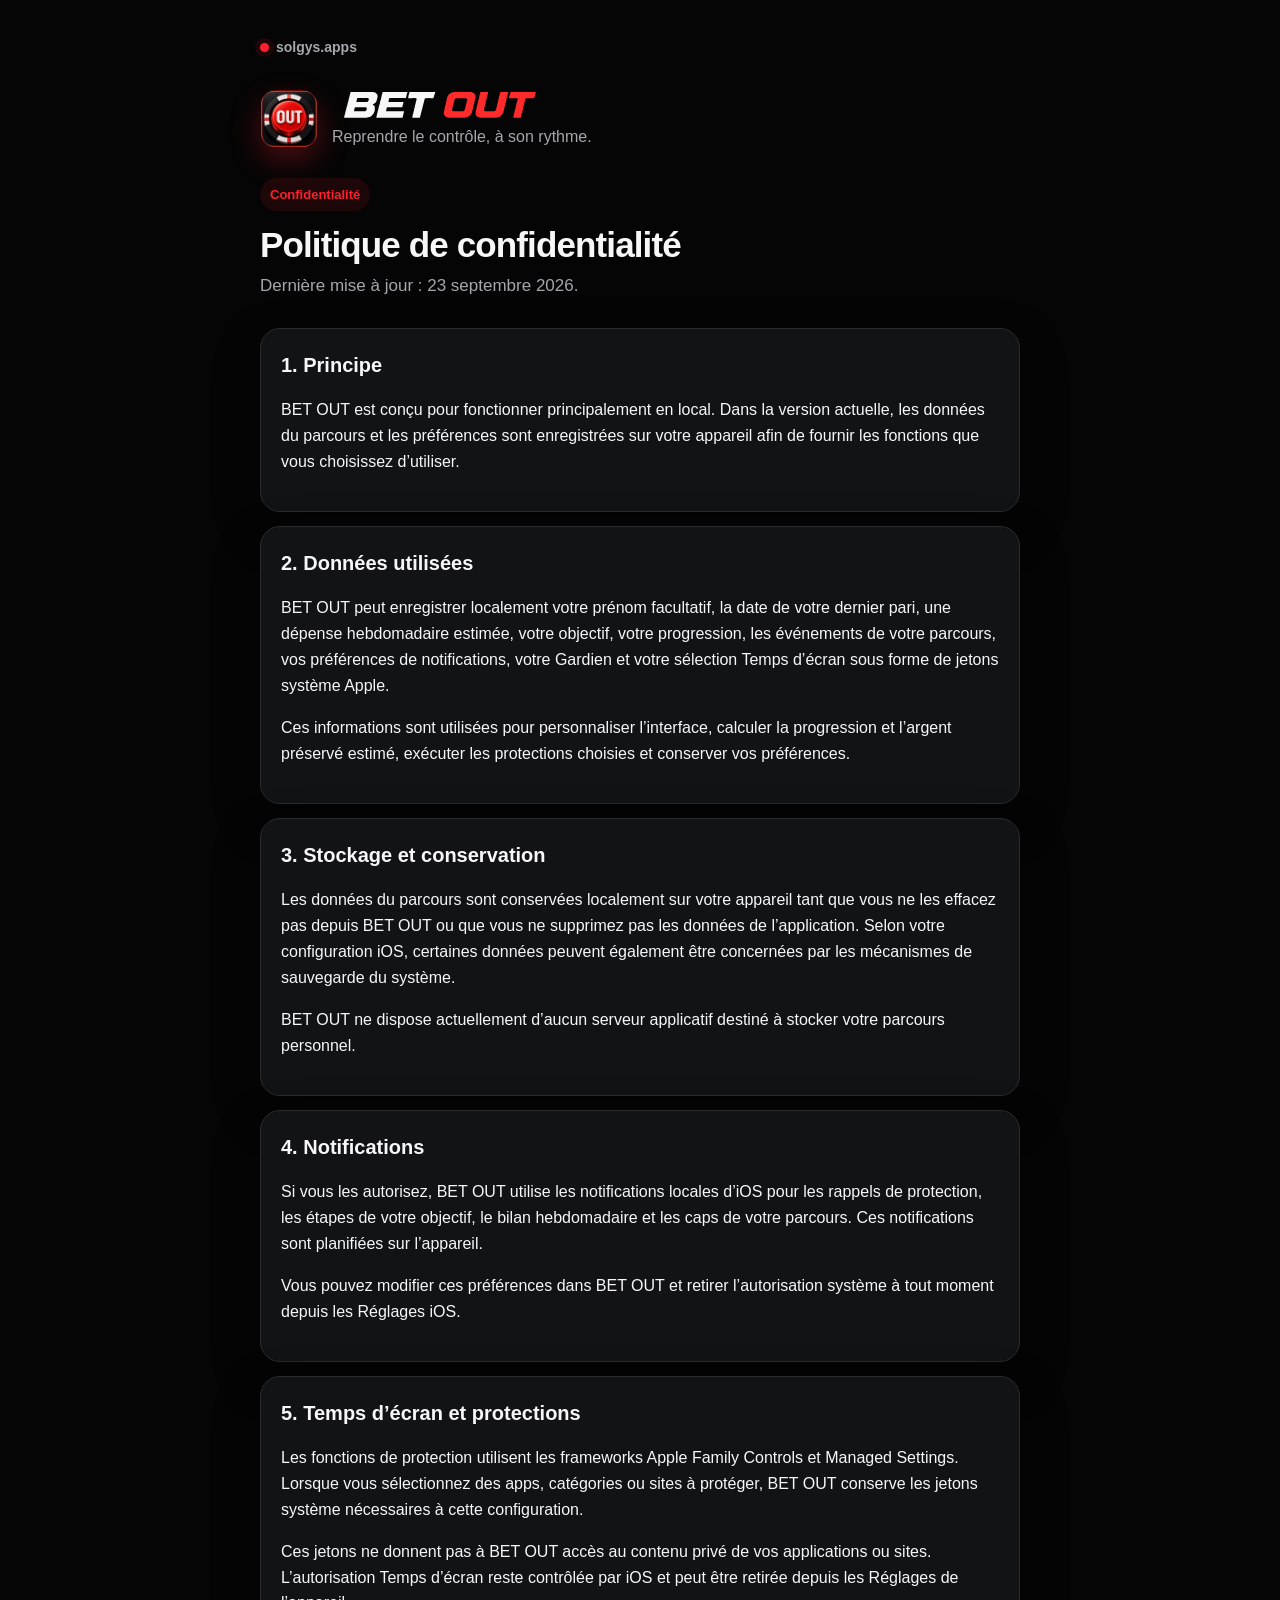
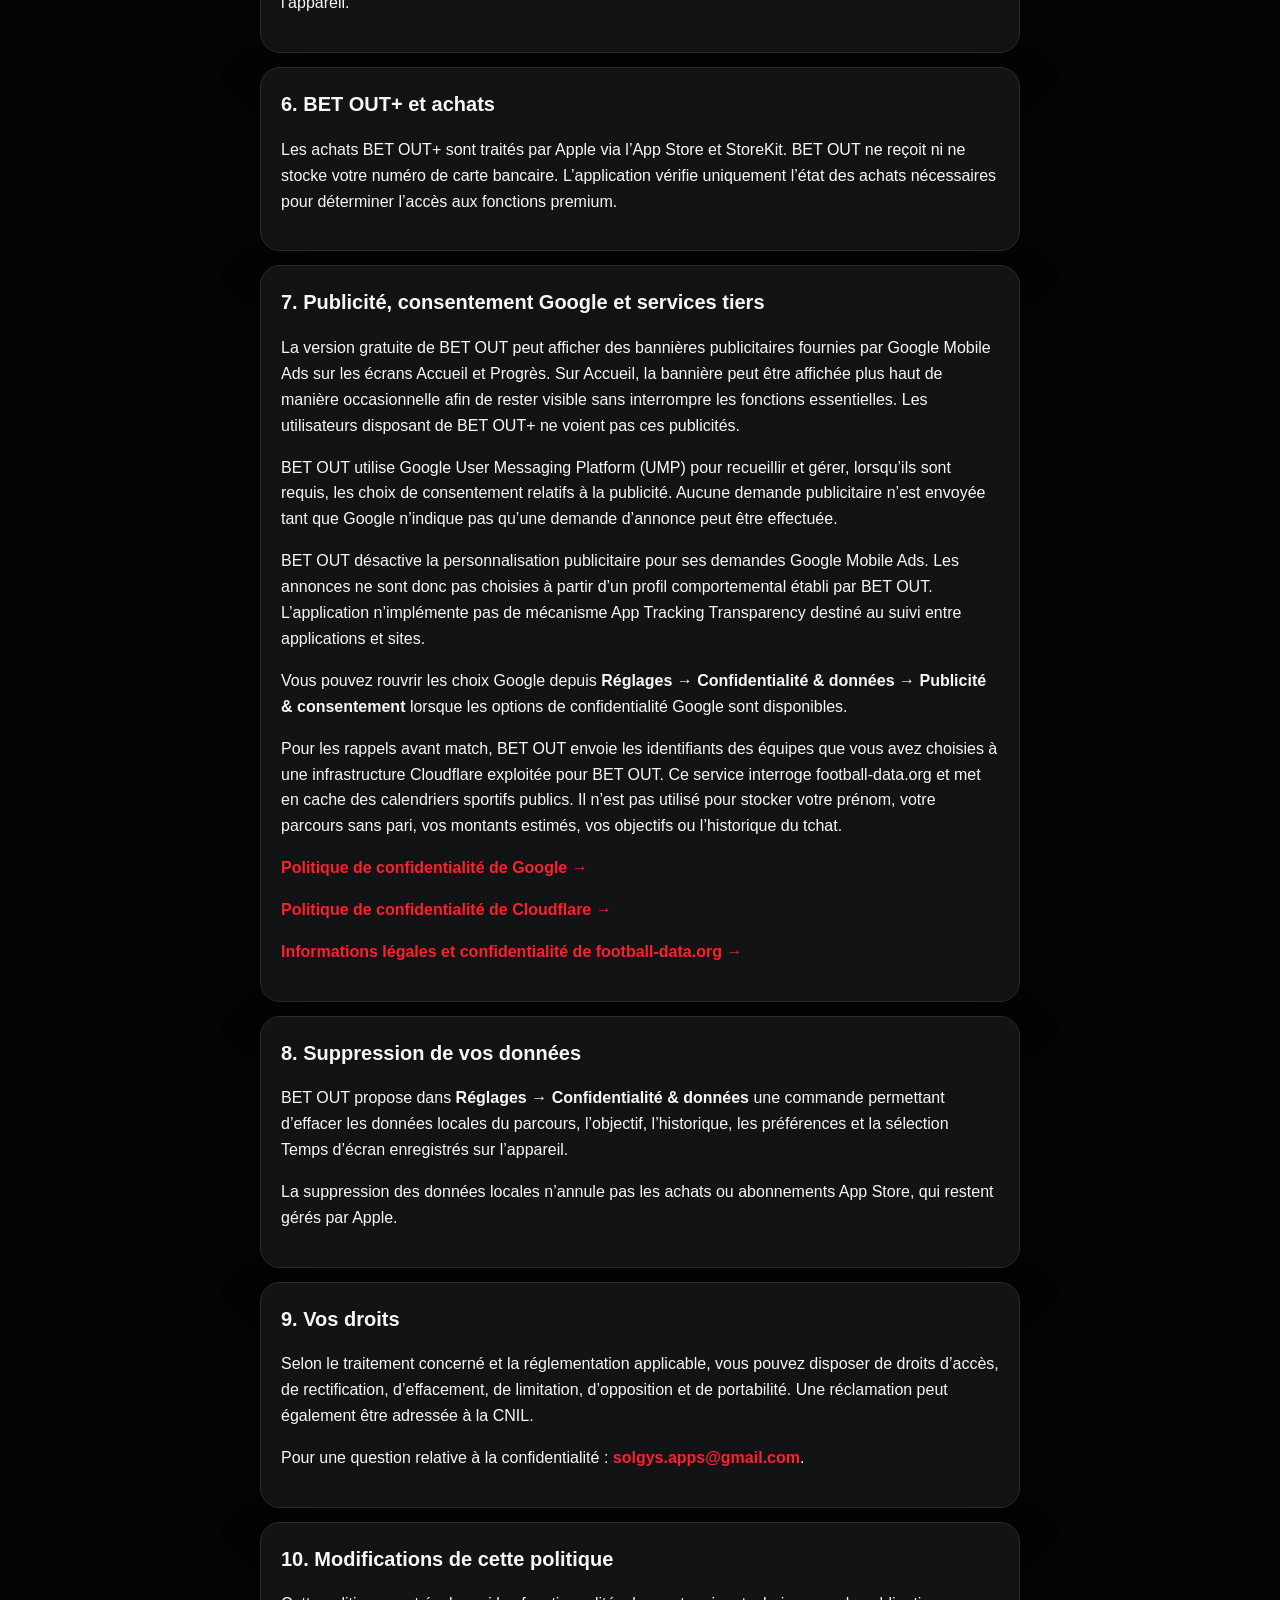
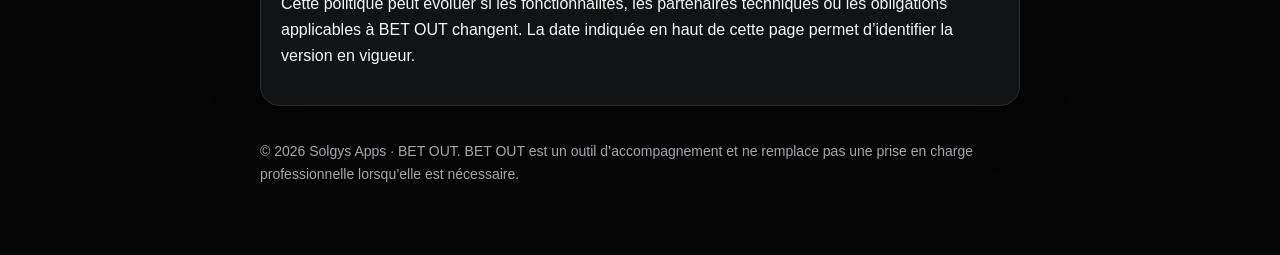
==== betout/privacy/index.html @ 3008c72e "Fix football data privacy link" ====
<!doctype html>
<html lang="fr">
<head>
  <meta charset="utf-8">
  <meta name="viewport" content="width=device-width, initial-scale=1">
  <title>BET OUT — Politique de confidentialité</title>
  <meta name="description" content="Politique de confidentialité de l’application BET OUT.">
  <meta name="color-scheme" content="dark">
  <meta name="theme-color" content="#050505">
  <link rel="canonical" href="https://solgys-apps.github.io/betout/privacy/">
  <style>
    :root{color-scheme:dark;--red:#ff1f2d;--bg:#050505;--card:#111315;--text:#f7f7f8;--muted:#a5a7ad;--line:#292b2f;--shadow:0 18px 48px rgba(0,0,0,.28)}
    *{box-sizing:border-box}
    html,body{background:#050505}
    body{margin:0;font-family:-apple-system,BlinkMacSystemFont,"SF Pro Text",Inter,Arial,sans-serif;background:var(--bg);color:var(--text);line-height:1.62}
    main{max-width:800px;margin:0 auto;padding:34px 20px 70px}
    .studio{display:inline-flex;align-items:center;gap:7px;margin-bottom:30px;color:var(--muted);font-size:14px;font-weight:700;text-decoration:none}
    .studio-mark{width:9px;height:9px;border-radius:50%;background:var(--red);box-shadow:0 0 0 5px rgba(255,31,45,.10)}
    .brand{display:flex;align-items:center;gap:14px;margin-bottom:28px}
    .appicon{width:58px;height:58px;border-radius:17px;display:block;object-fit:cover;box-shadow:0 12px 30px rgba(255,31,45,.28)}
    .wordmark{width:205px;max-width:60vw;height:auto;display:block}
    .brand-copy{display:flex;flex-direction:column;gap:5px}
    h1{font-size:35px;line-height:1.12;letter-spacing:-.025em;margin:0 0 8px}
    h2{font-size:20px;margin:0 0 10px}
    .lead{font-size:17px;color:var(--muted);margin:0 0 28px}
    .pill{display:inline-block;background:rgba(255,31,45,.10);color:var(--red);padding:6px 10px;border-radius:999px;font-size:13px;font-weight:800;margin-bottom:14px}
    .card{background:var(--card);border:1px solid var(--line);border-radius:20px;padding:20px;margin:14px 0;box-shadow:var(--shadow)}
    .muted{color:var(--muted)}
    a{color:var(--red);text-decoration:none;font-weight:680}
    a:hover{text-decoration:underline}
    a:focus-visible{outline:3px solid rgba(255,31,45,.32);outline-offset:4px;border-radius:4px}
    footer{margin-top:34px;color:var(--muted);font-size:14px}
  </style>
</head>
<body>
<main>
  <a class="studio" href="../../" aria-label="Retour à Solgys Apps"><span class="studio-mark" aria-hidden="true"></span>solgys.apps</a>

  <div class="brand">
    <img class="appicon" src="../betout-icon.svg" alt="Icône officielle BET OUT">
    <div class="brand-copy">
      <img class="wordmark" src="../betout-wordmark.svg" alt="BET OUT">
      <div class="muted">Reprendre le contrôle, à son rythme.</div>
    </div>
  </div>

  <span class="pill">Confidentialité</span>
  <h1>Politique de confidentialité</h1>
  <p class="lead">Dernière mise à jour : 23 septembre 2026.</p>

  <section class="card">
    <h2>1. Principe</h2>
    <p>BET OUT est conçu pour fonctionner principalement en local. Dans la version actuelle, les données du parcours et les préférences sont enregistrées sur votre appareil afin de fournir les fonctions que vous choisissez d’utiliser.</p>
  </section>

  <section class="card">
    <h2>2. Données utilisées</h2>
    <p>BET OUT peut enregistrer localement votre prénom facultatif, la date de votre dernier pari, une dépense hebdomadaire estimée, votre objectif, votre progression, les événements de votre parcours, vos préférences de notifications, votre Gardien et votre sélection Temps d’écran sous forme de jetons système Apple.</p>
    <p>Ces informations sont utilisées pour personnaliser l’interface, calculer la progression et l’argent préservé estimé, exécuter les protections choisies et conserver vos préférences.</p>
  </section>

  <section class="card">
    <h2>3. Stockage et conservation</h2>
    <p>Les données du parcours sont conservées localement sur votre appareil tant que vous ne les effacez pas depuis BET OUT ou que vous ne supprimez pas les données de l’application. Selon votre configuration iOS, certaines données peuvent également être concernées par les mécanismes de sauvegarde du système.</p>
    <p>BET OUT ne dispose actuellement d’aucun serveur applicatif destiné à stocker votre parcours personnel.</p>
  </section>

  <section class="card">
    <h2>4. Notifications</h2>
    <p>Si vous les autorisez, BET OUT utilise les notifications locales d’iOS pour les rappels de protection, les étapes de votre objectif, le bilan hebdomadaire et les caps de votre parcours. Ces notifications sont planifiées sur l’appareil.</p>
    <p>Vous pouvez modifier ces préférences dans BET OUT et retirer l’autorisation système à tout moment depuis les Réglages iOS.</p>
  </section>

  <section class="card">
    <h2>5. Temps d’écran et protections</h2>
    <p>Les fonctions de protection utilisent les frameworks Apple Family Controls et Managed Settings. Lorsque vous sélectionnez des apps, catégories ou sites à protéger, BET OUT conserve les jetons système nécessaires à cette configuration.</p>
    <p>Ces jetons ne donnent pas à BET OUT accès au contenu privé de vos applications ou sites. L’autorisation Temps d’écran reste contrôlée par iOS et peut être retirée depuis les Réglages de l’appareil.</p>
  </section>

  <section class="card">
    <h2>6. BET OUT+ et achats</h2>
    <p>Les achats BET OUT+ sont traités par Apple via l’App Store et StoreKit. BET OUT ne reçoit ni ne stocke votre numéro de carte bancaire. L’application vérifie uniquement l’état des achats nécessaires pour déterminer l’accès aux fonctions premium.</p>
  </section>

  <section class="card">
    <h2>7. Publicité, consentement Google et services tiers</h2>
    <p>La version gratuite de BET OUT peut afficher des bannières publicitaires fournies par Google Mobile Ads sur les écrans Accueil et Progrès. Sur Accueil, la bannière peut être affichée plus haut de manière occasionnelle afin de rester visible sans interrompre les fonctions essentielles. Les utilisateurs disposant de BET OUT+ ne voient pas ces publicités.</p>
    <p>BET OUT utilise Google User Messaging Platform (UMP) pour recueillir et gérer, lorsqu’ils sont requis, les choix de consentement relatifs à la publicité. Aucune demande publicitaire n’est envoyée tant que Google n’indique pas qu’une demande d’annonce peut être effectuée.</p>
    <p>BET OUT désactive la personnalisation publicitaire pour ses demandes Google Mobile Ads. Les annonces ne sont donc pas choisies à partir d’un profil comportemental établi par BET OUT. L’application n’implémente pas de mécanisme App Tracking Transparency destiné au suivi entre applications et sites.</p>
    <p>Vous pouvez rouvrir les choix Google depuis <strong>Réglages → Confidentialité &amp; données → Publicité &amp; consentement</strong> lorsque les options de confidentialité Google sont disponibles.</p>
    <p>Pour les rappels avant match, BET OUT envoie les identifiants des équipes que vous avez choisies à une infrastructure Cloudflare exploitée pour BET OUT. Ce service interroge football-data.org et met en cache des calendriers sportifs publics. Il n’est pas utilisé pour stocker votre prénom, votre parcours sans pari, vos montants estimés, vos objectifs ou l’historique du tchat.</p>
    <p><a href="https://policies.google.com/privacy">Politique de confidentialité de Google →</a></p>
    <p><a href="https://www.cloudflare.com/privacypolicy/">Politique de confidentialité de Cloudflare →</a></p>
    <p><a href="https://www.football-data.org/about">Informations légales et confidentialité de football-data.org →</a></p>
  </section>

  <section class="card">
    <h2>8. Suppression de vos données</h2>
    <p>BET OUT propose dans <strong>Réglages → Confidentialité &amp; données</strong> une commande permettant d’effacer les données locales du parcours, l’objectif, l’historique, les préférences et la sélection Temps d’écran enregistrés sur l’appareil.</p>
    <p>La suppression des données locales n’annule pas les achats ou abonnements App Store, qui restent gérés par Apple.</p>
  </section>

  <section class="card">
    <h2>9. Vos droits</h2>
    <p>Selon le traitement concerné et la réglementation applicable, vous pouvez disposer de droits d’accès, de rectification, d’effacement, de limitation, d’opposition et de portabilité. Une réclamation peut également être adressée à la CNIL.</p>
    <p>Pour une question relative à la confidentialité : <a href="mailto:solgys.apps@gmail.com">solgys.apps@gmail.com</a>.</p>
  </section>

  <section class="card">
    <h2>10. Modifications de cette politique</h2>
    <p>Cette politique peut évoluer si les fonctionnalités, les partenaires techniques ou les obligations applicables à BET OUT changent. La date indiquée en haut de cette page permet d’identifier la version en vigueur.</p>
  </section>

  <footer>© 2026 Solgys Apps · BET OUT. BET OUT est un outil d’accompagnement et ne remplace pas une prise en charge professionnelle lorsqu’elle est nécessaire.</footer>
</main>
</body>
</html>
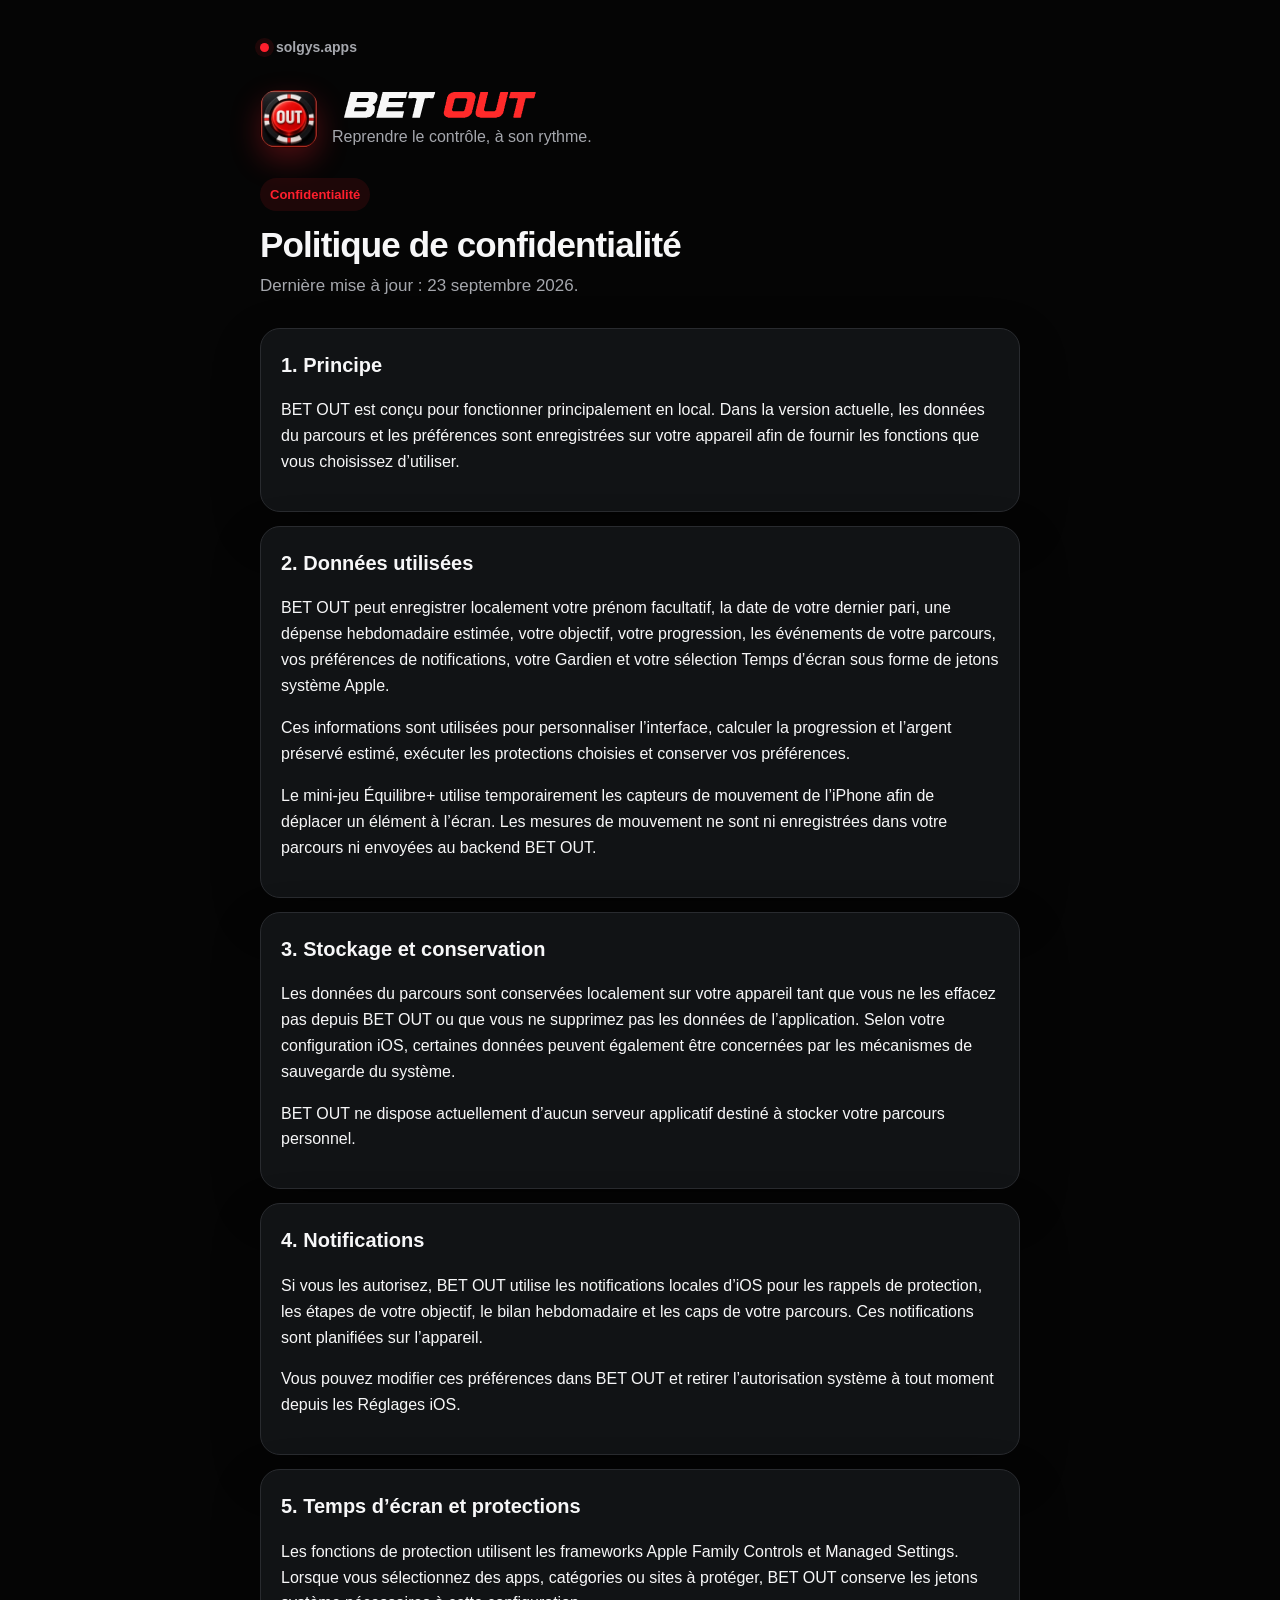
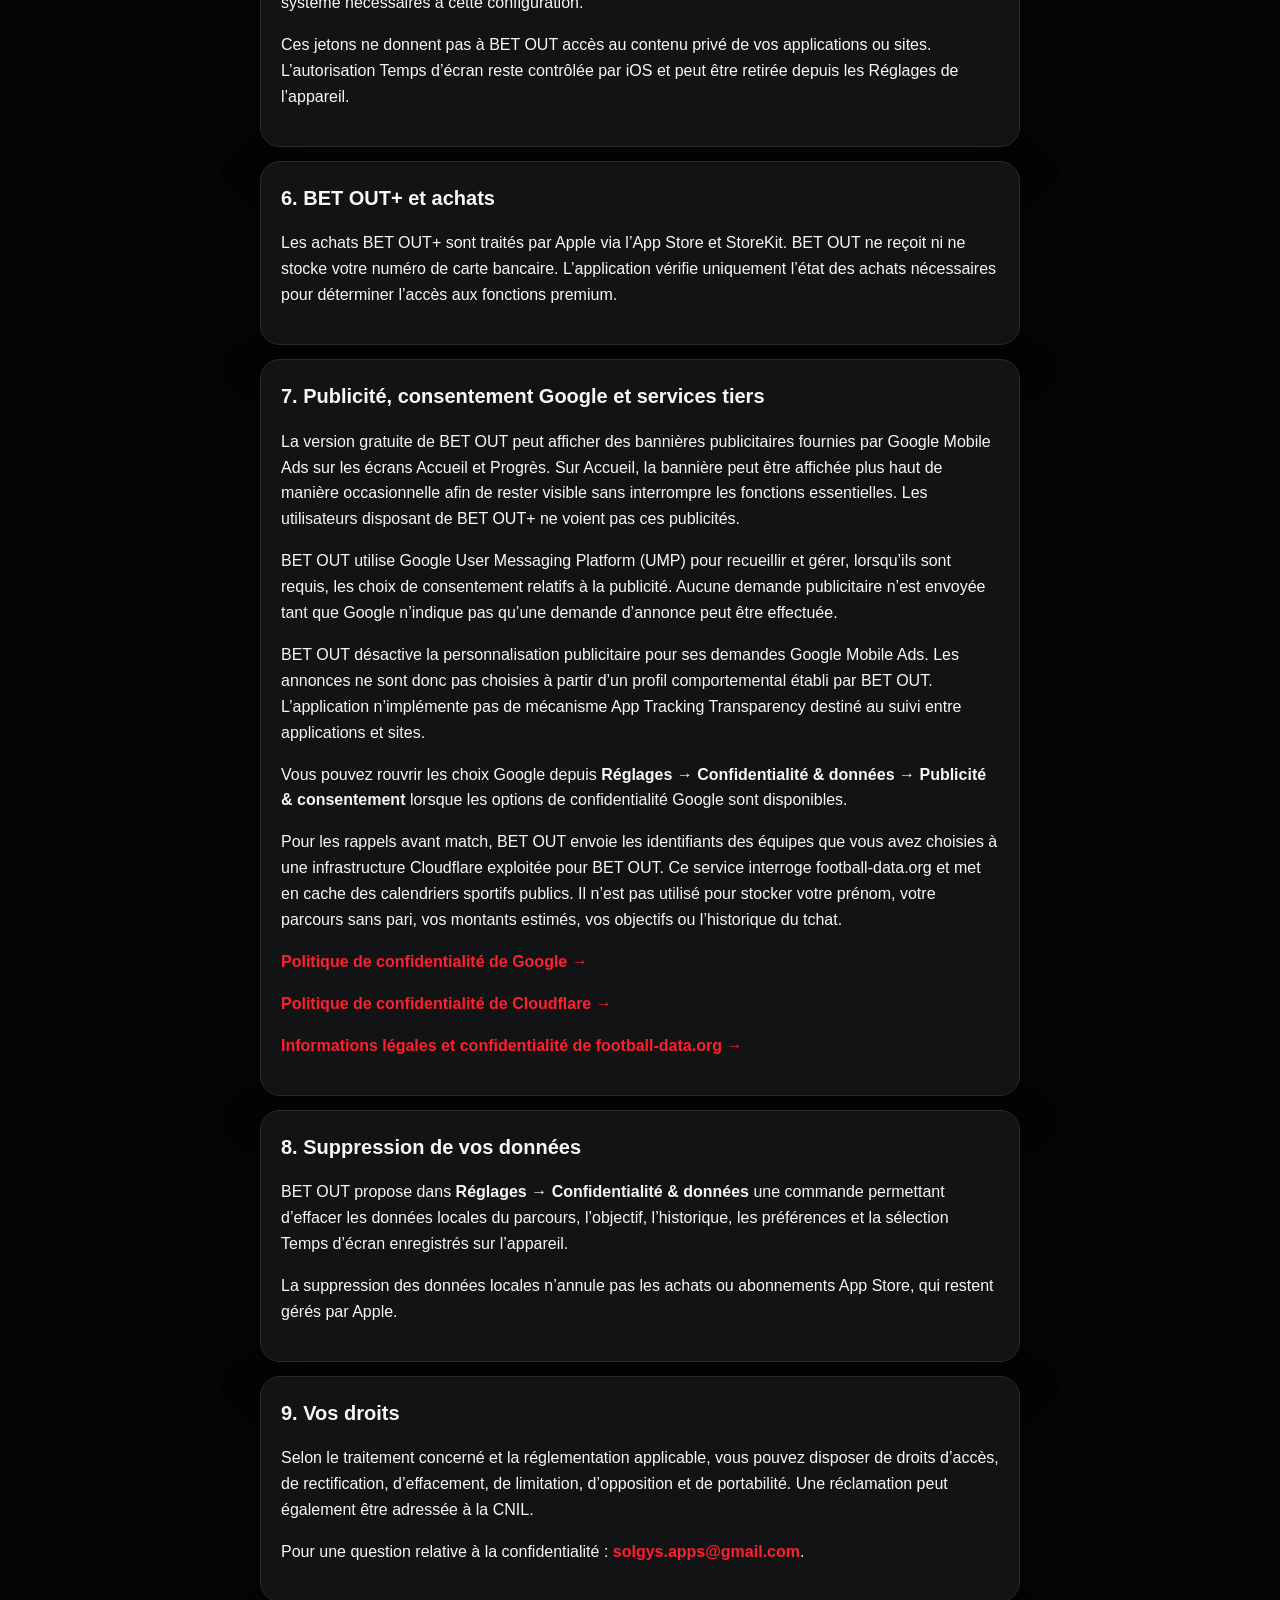
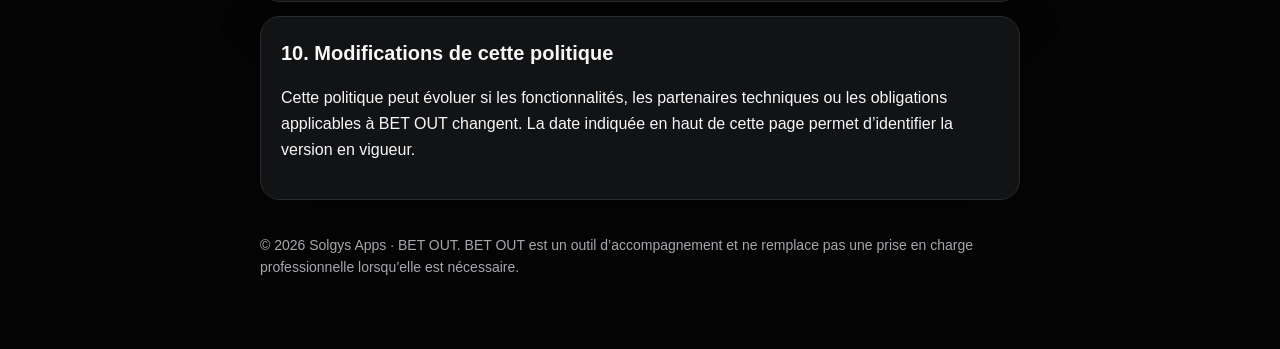
==== commit 6dcdbc37: "Disclose BET OUT motion sensor use" ====
--- a/betout/privacy/index.html
+++ b/betout/privacy/index.html
@@ -57,6 +57,7 @@
     <h2>2. Données utilisées</h2>
     <p>BET OUT peut enregistrer localement votre prénom facultatif, la date de votre dernier pari, une dépense hebdomadaire estimée, votre objectif, votre progression, les événements de votre parcours, vos préférences de notifications, votre Gardien et votre sélection Temps d’écran sous forme de jetons système Apple.</p>
     <p>Ces informations sont utilisées pour personnaliser l’interface, calculer la progression et l’argent préservé estimé, exécuter les protections choisies et conserver vos préférences.</p>
+    <p>Le mini-jeu Équilibre+ utilise temporairement les capteurs de mouvement de l’iPhone afin de déplacer un élément à l’écran. Les mesures de mouvement ne sont ni enregistrées dans votre parcours ni envoyées au backend BET OUT.</p>
   </section>
 
   <section class="card">
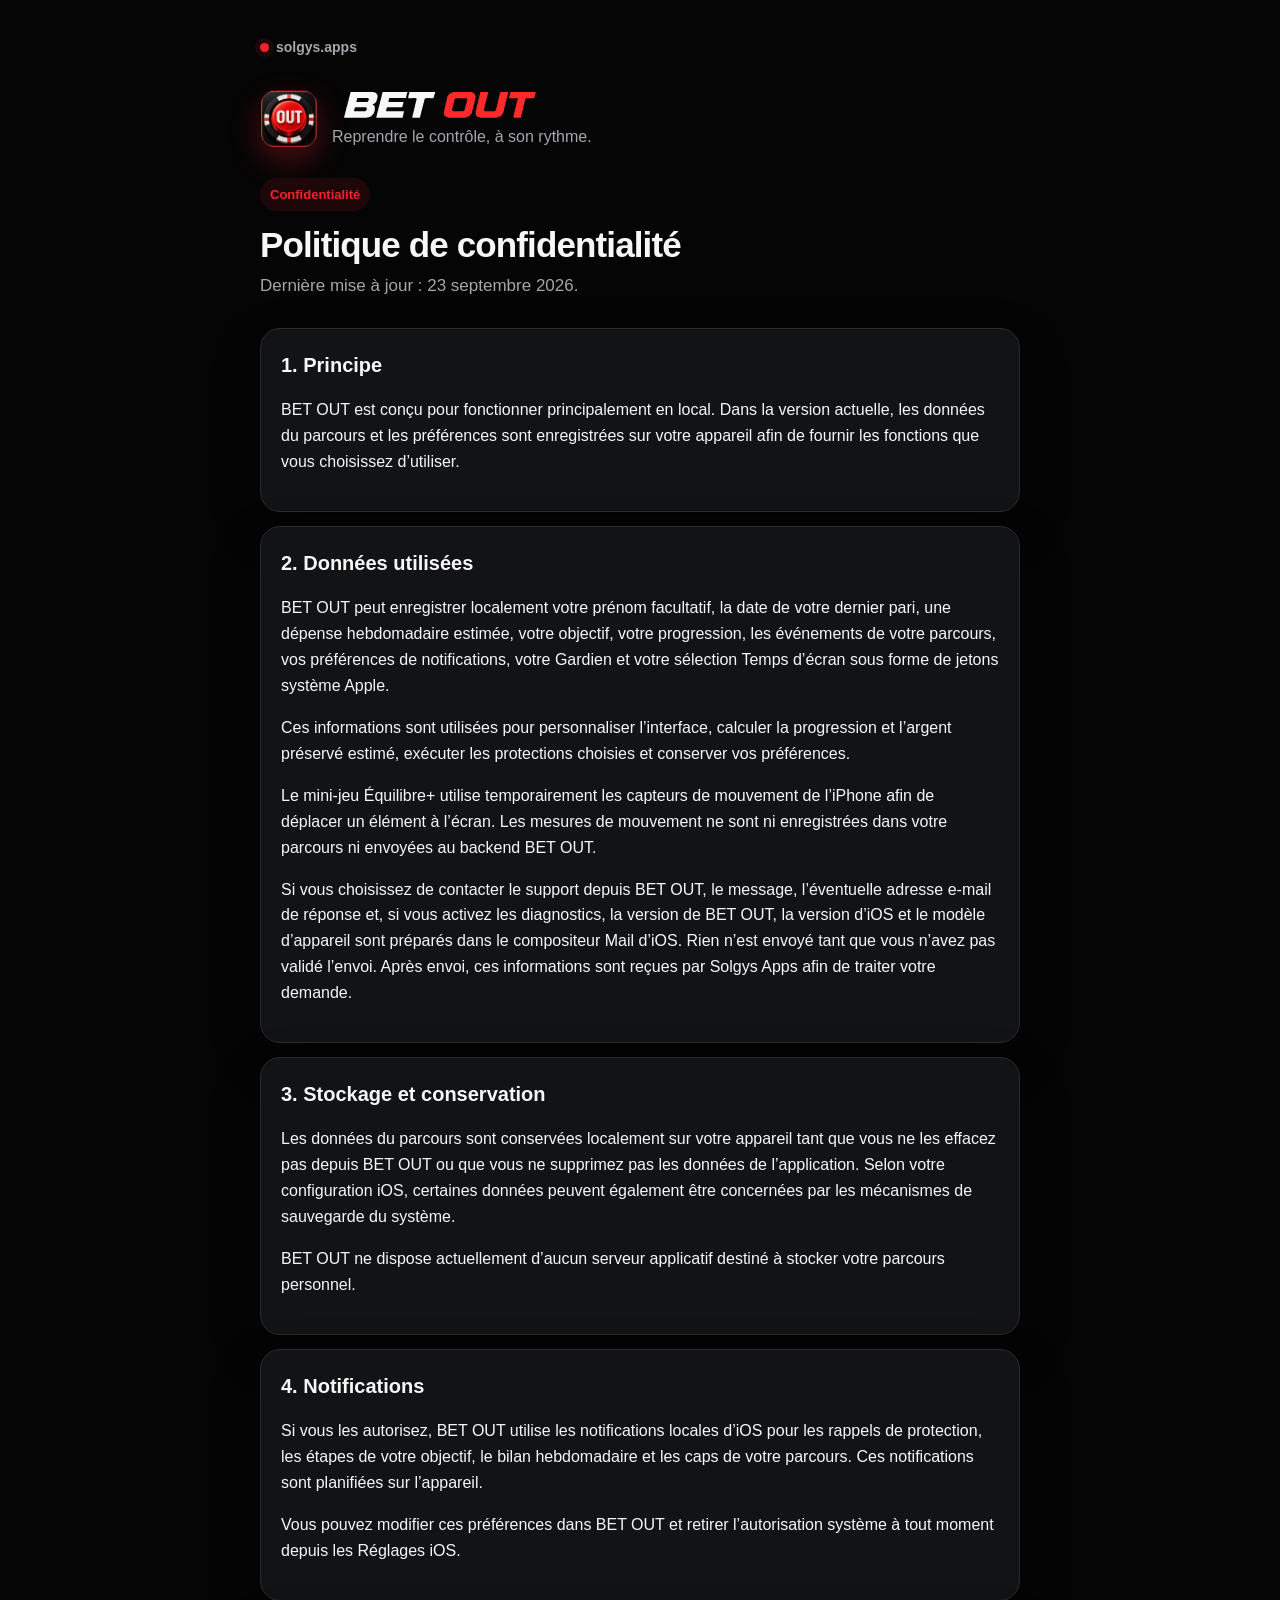
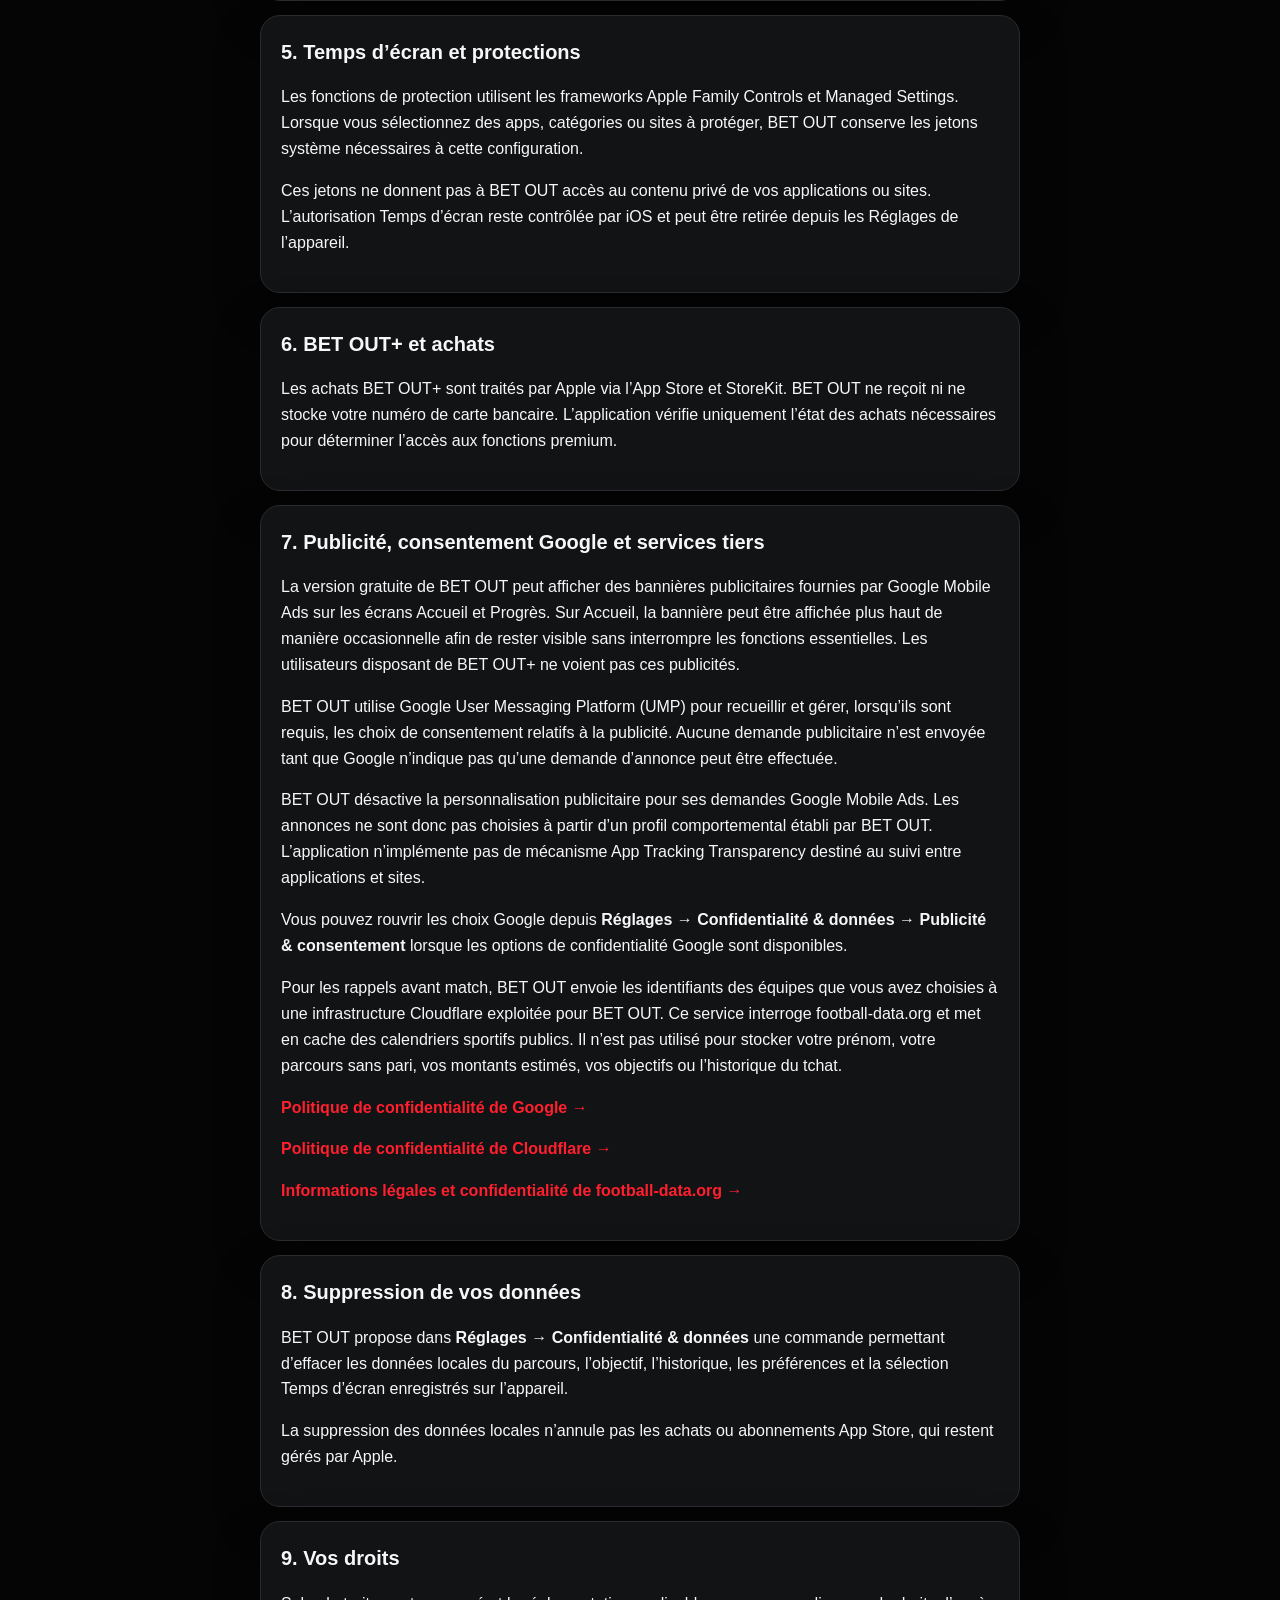
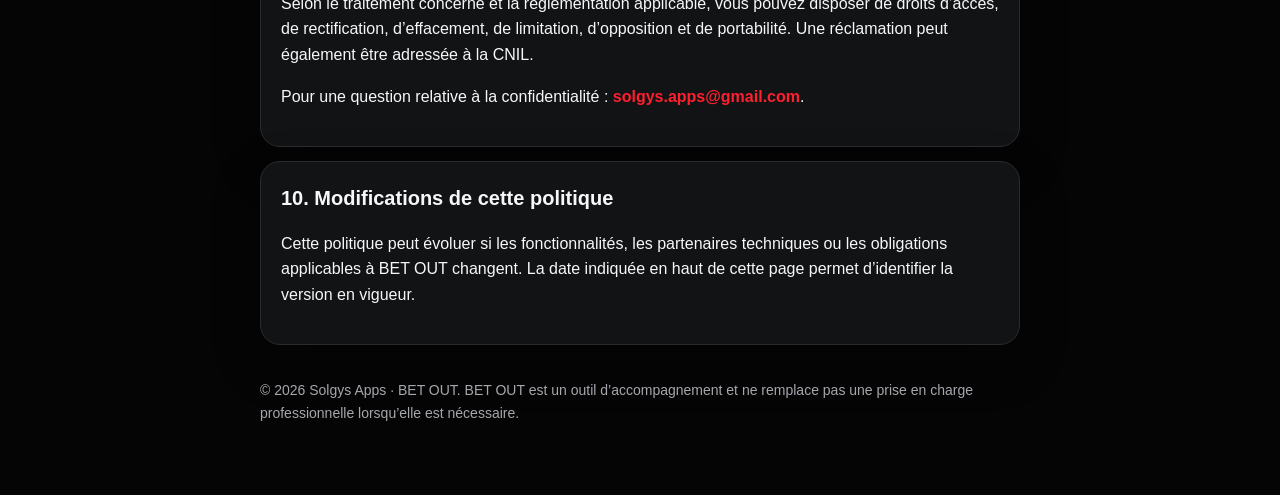
==== commit f2c200d0: "Disclose BET OUT support email data" ====
--- a/betout/privacy/index.html
+++ b/betout/privacy/index.html
@@ -58,6 +58,7 @@
     <p>BET OUT peut enregistrer localement votre prénom facultatif, la date de votre dernier pari, une dépense hebdomadaire estimée, votre objectif, votre progression, les événements de votre parcours, vos préférences de notifications, votre Gardien et votre sélection Temps d’écran sous forme de jetons système Apple.</p>
     <p>Ces informations sont utilisées pour personnaliser l’interface, calculer la progression et l’argent préservé estimé, exécuter les protections choisies et conserver vos préférences.</p>
     <p>Le mini-jeu Équilibre+ utilise temporairement les capteurs de mouvement de l’iPhone afin de déplacer un élément à l’écran. Les mesures de mouvement ne sont ni enregistrées dans votre parcours ni envoyées au backend BET OUT.</p>
+    <p>Si vous choisissez de contacter le support depuis BET OUT, le message, l’éventuelle adresse e-mail de réponse et, si vous activez les diagnostics, la version de BET OUT, la version d’iOS et le modèle d’appareil sont préparés dans le compositeur Mail d’iOS. Rien n’est envoyé tant que vous n’avez pas validé l’envoi. Après envoi, ces informations sont reçues par Solgys Apps afin de traiter votre demande.</p>
   </section>
 
   <section class="card">
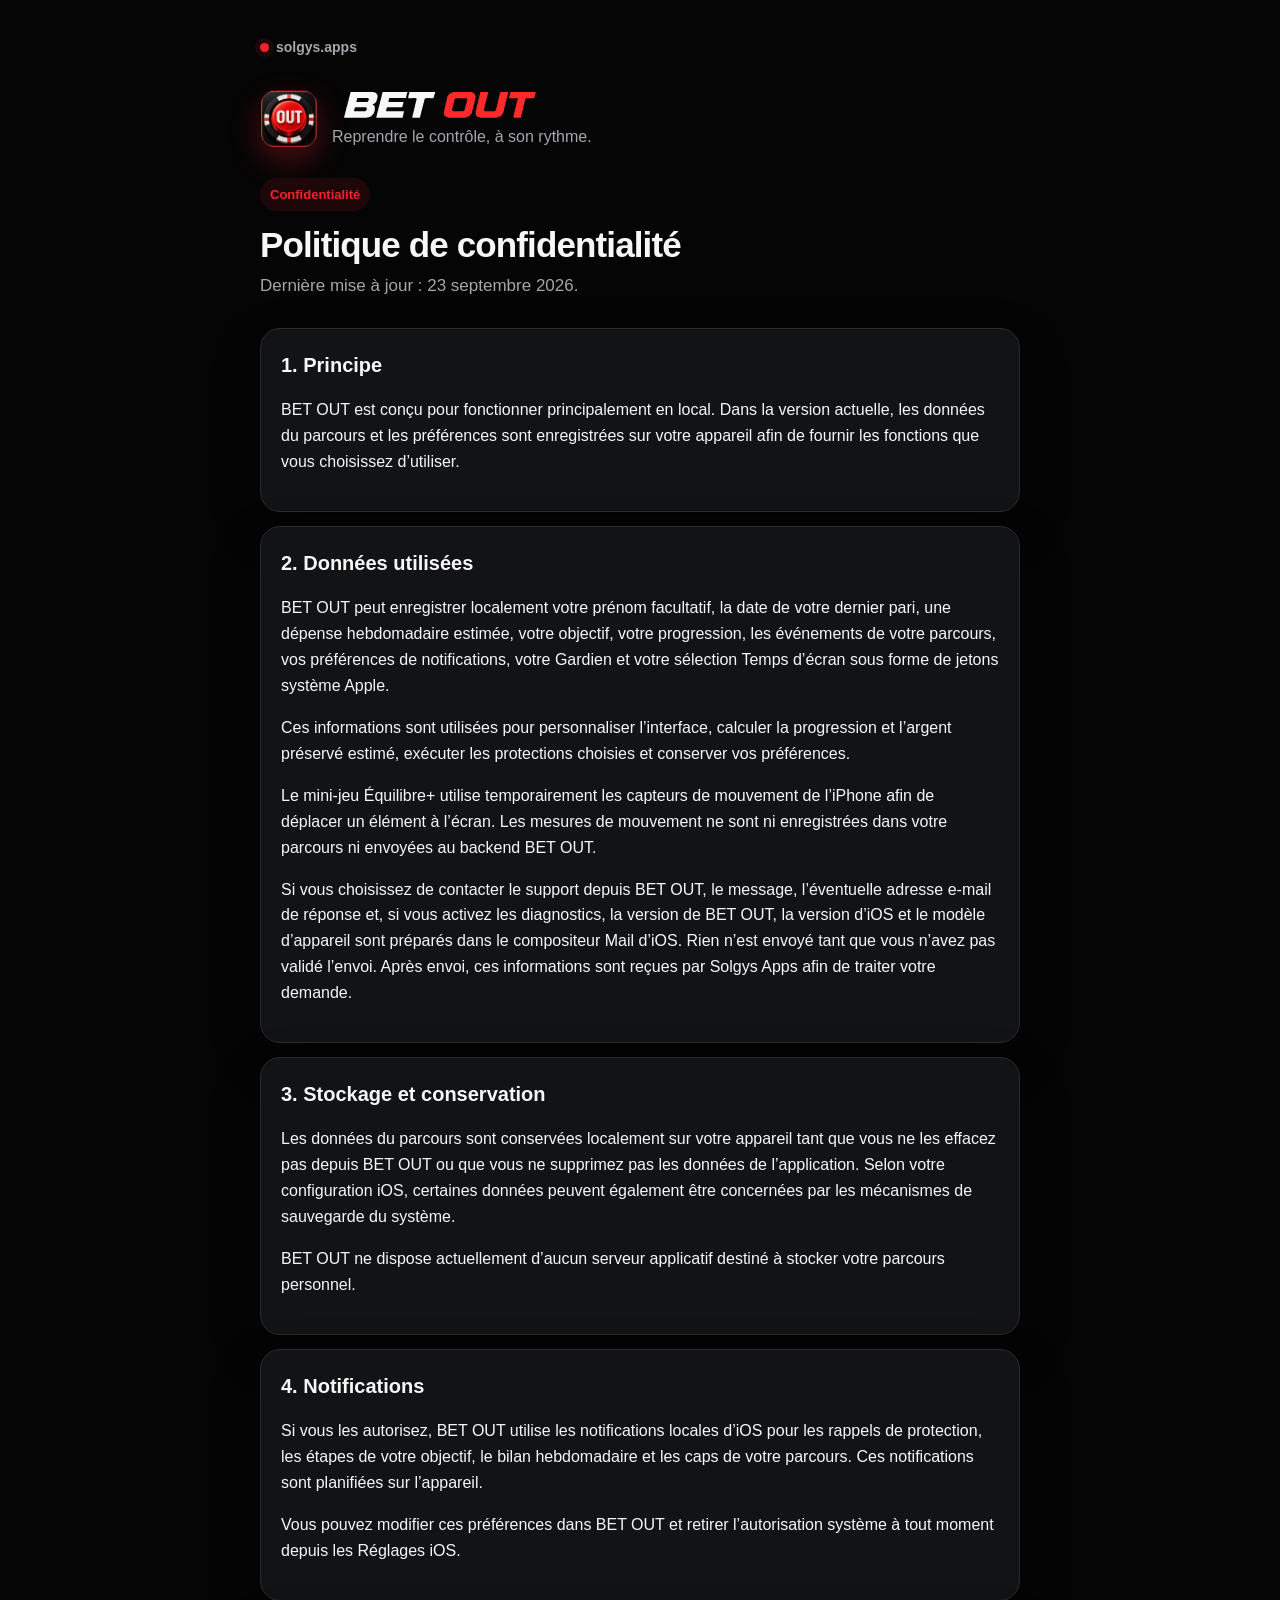
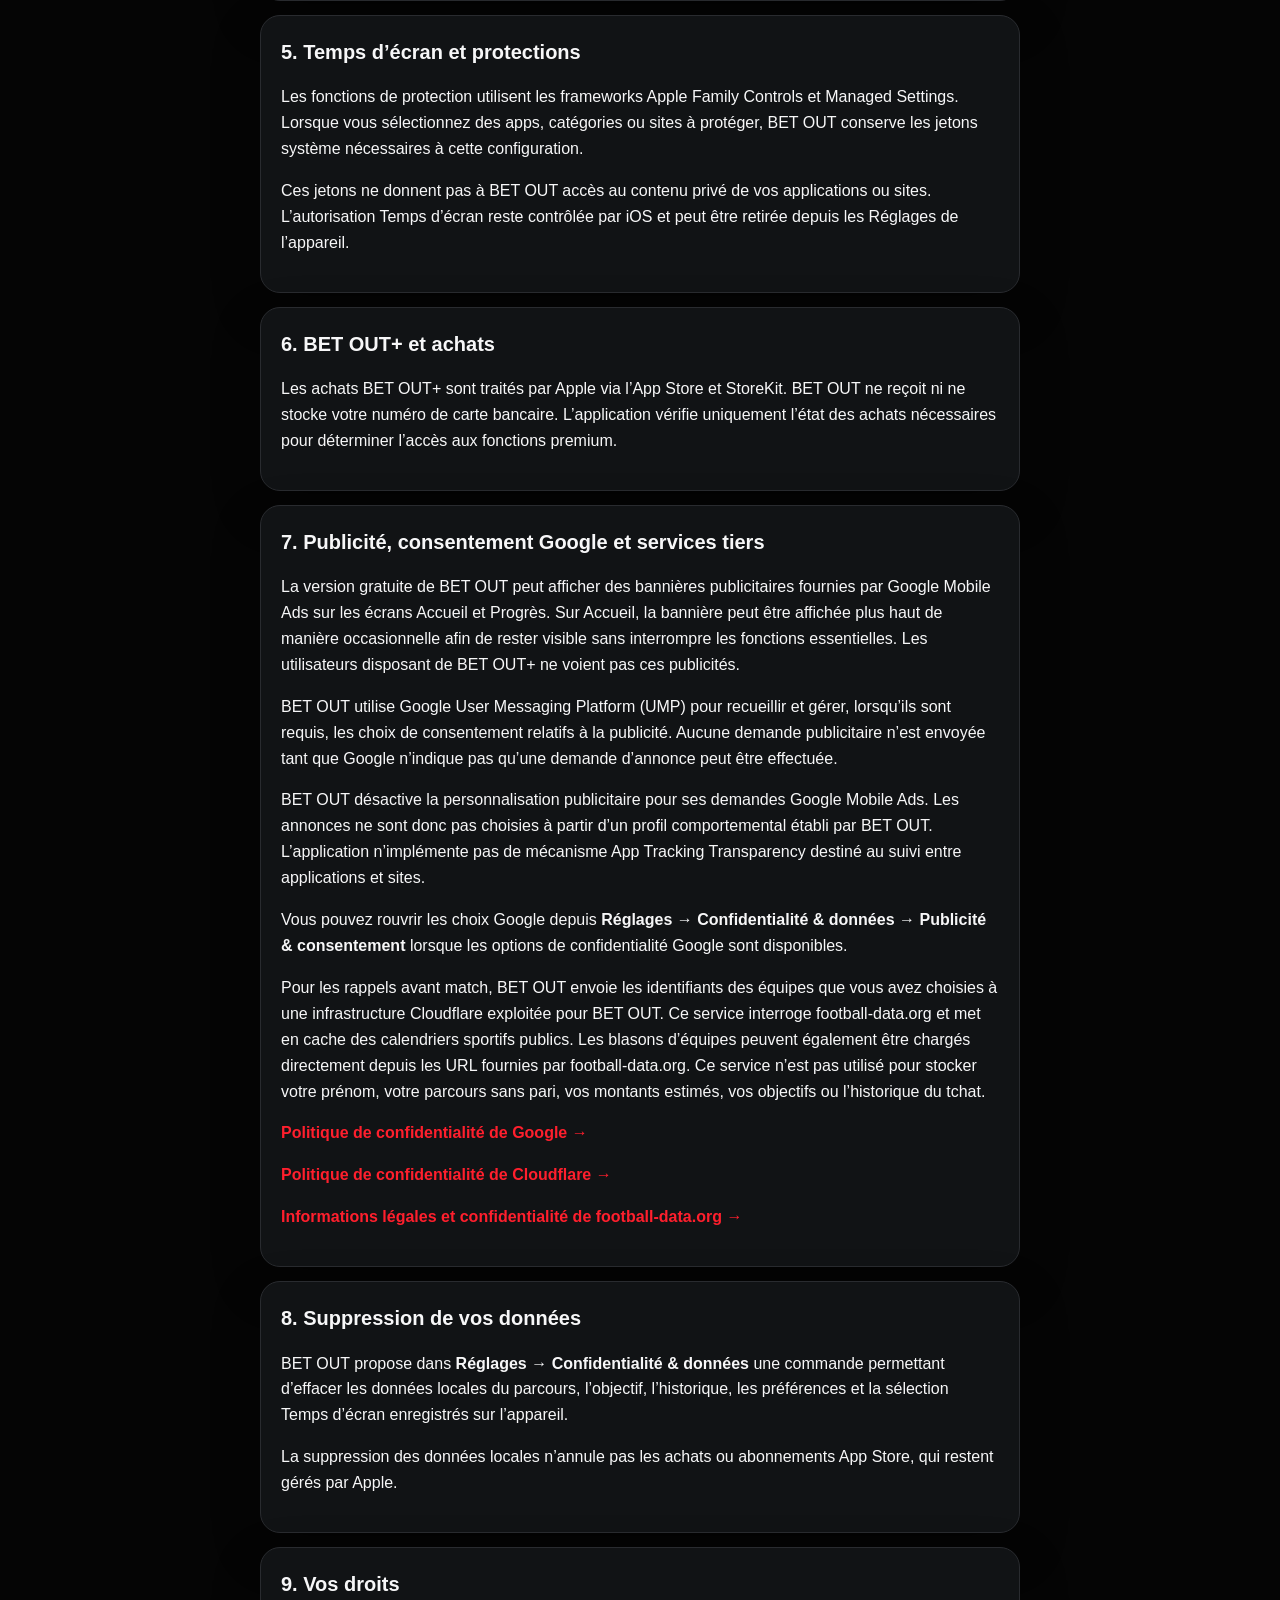
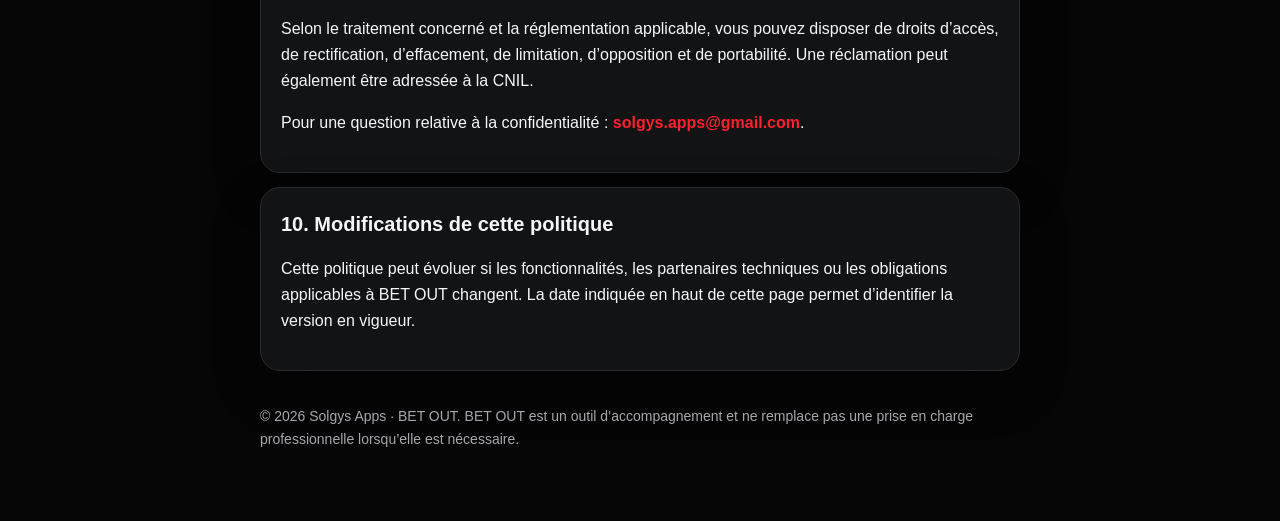
==== commit b63a1a5a: "Disclose direct football crest requests" ====
--- a/betout/privacy/index.html
+++ b/betout/privacy/index.html
@@ -90,7 +90,7 @@
     <p>BET OUT utilise Google User Messaging Platform (UMP) pour recueillir et gérer, lorsqu’ils sont requis, les choix de consentement relatifs à la publicité. Aucune demande publicitaire n’est envoyée tant que Google n’indique pas qu’une demande d’annonce peut être effectuée.</p>
     <p>BET OUT désactive la personnalisation publicitaire pour ses demandes Google Mobile Ads. Les annonces ne sont donc pas choisies à partir d’un profil comportemental établi par BET OUT. L’application n’implémente pas de mécanisme App Tracking Transparency destiné au suivi entre applications et sites.</p>
     <p>Vous pouvez rouvrir les choix Google depuis <strong>Réglages → Confidentialité &amp; données → Publicité &amp; consentement</strong> lorsque les options de confidentialité Google sont disponibles.</p>
-    <p>Pour les rappels avant match, BET OUT envoie les identifiants des équipes que vous avez choisies à une infrastructure Cloudflare exploitée pour BET OUT. Ce service interroge football-data.org et met en cache des calendriers sportifs publics. Il n’est pas utilisé pour stocker votre prénom, votre parcours sans pari, vos montants estimés, vos objectifs ou l’historique du tchat.</p>
+    <p>Pour les rappels avant match, BET OUT envoie les identifiants des équipes que vous avez choisies à une infrastructure Cloudflare exploitée pour BET OUT. Ce service interroge football-data.org et met en cache des calendriers sportifs publics. Les blasons d’équipes peuvent également être chargés directement depuis les URL fournies par football-data.org. Ce service n’est pas utilisé pour stocker votre prénom, votre parcours sans pari, vos montants estimés, vos objectifs ou l’historique du tchat.</p>
     <p><a href="https://policies.google.com/privacy">Politique de confidentialité de Google →</a></p>
     <p><a href="https://www.cloudflare.com/privacypolicy/">Politique de confidentialité de Cloudflare →</a></p>
     <p><a href="https://www.football-data.org/about">Informations légales et confidentialité de football-data.org →</a></p>
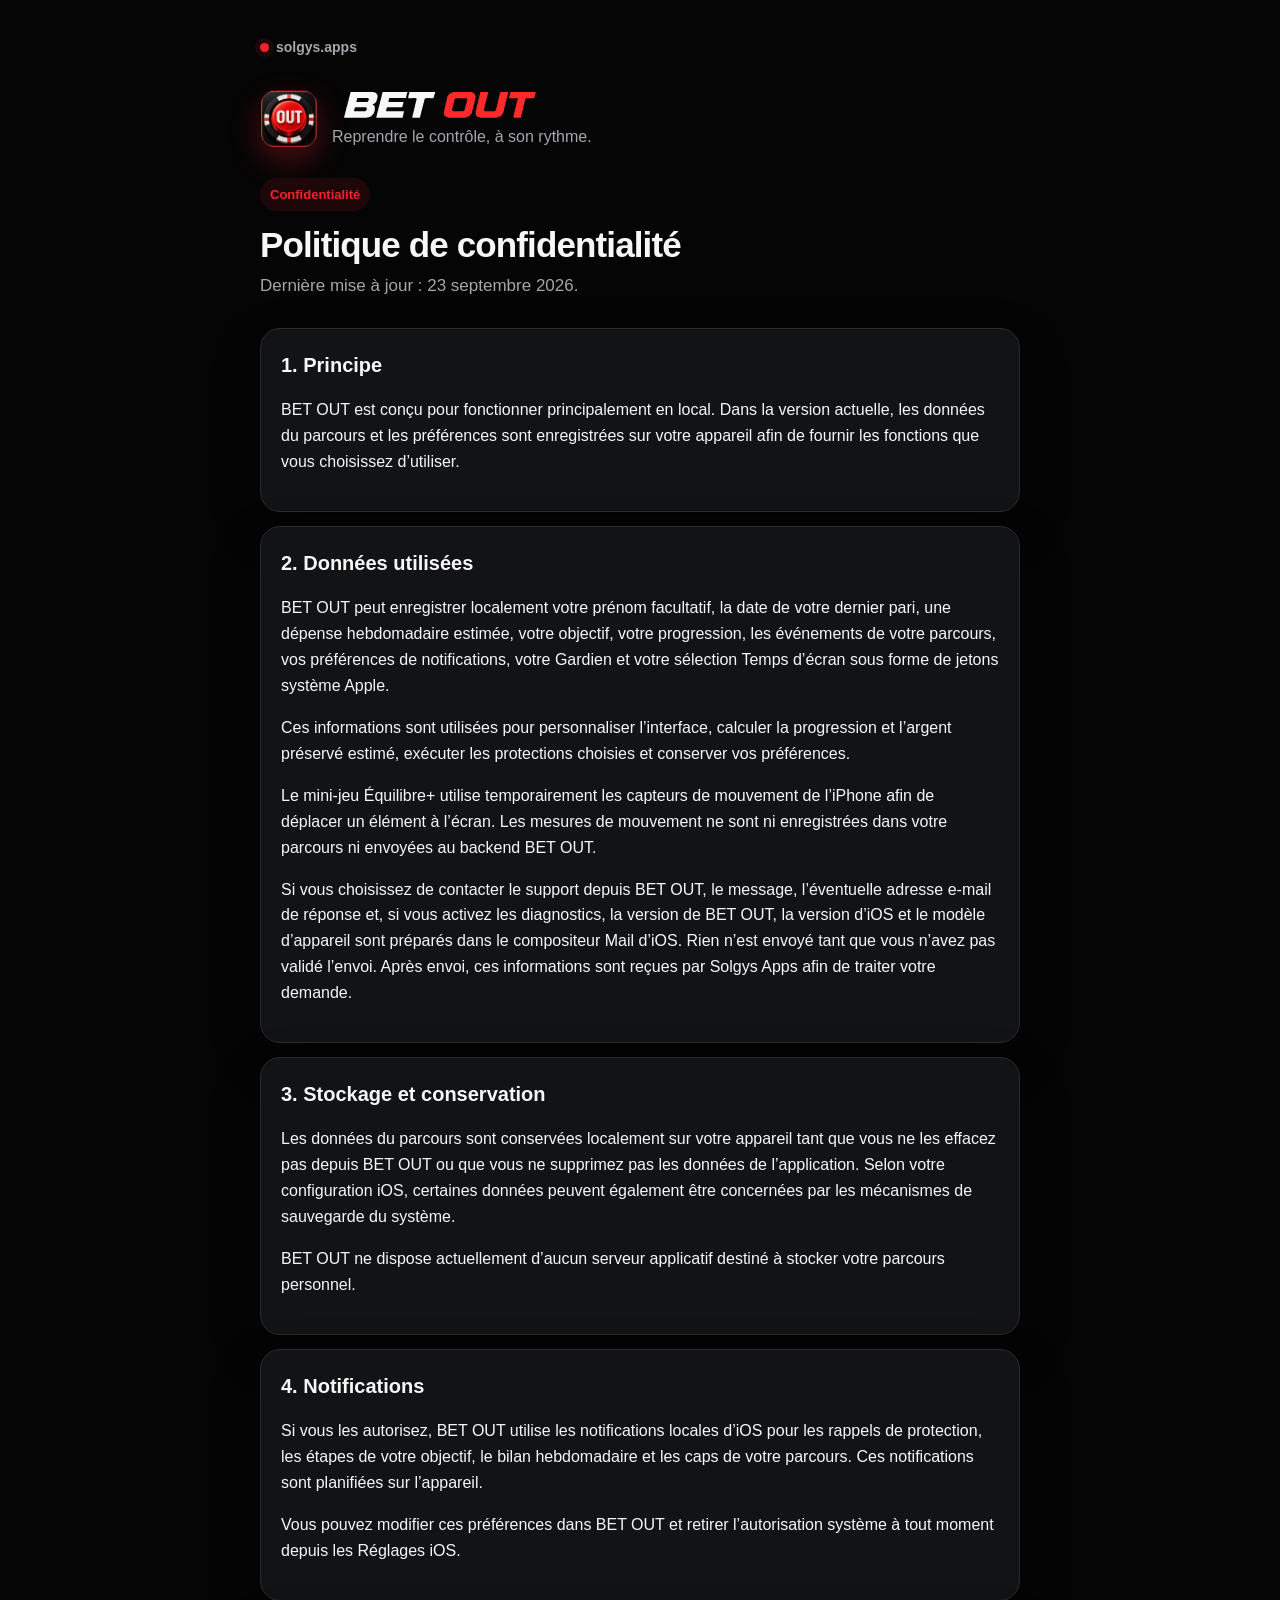
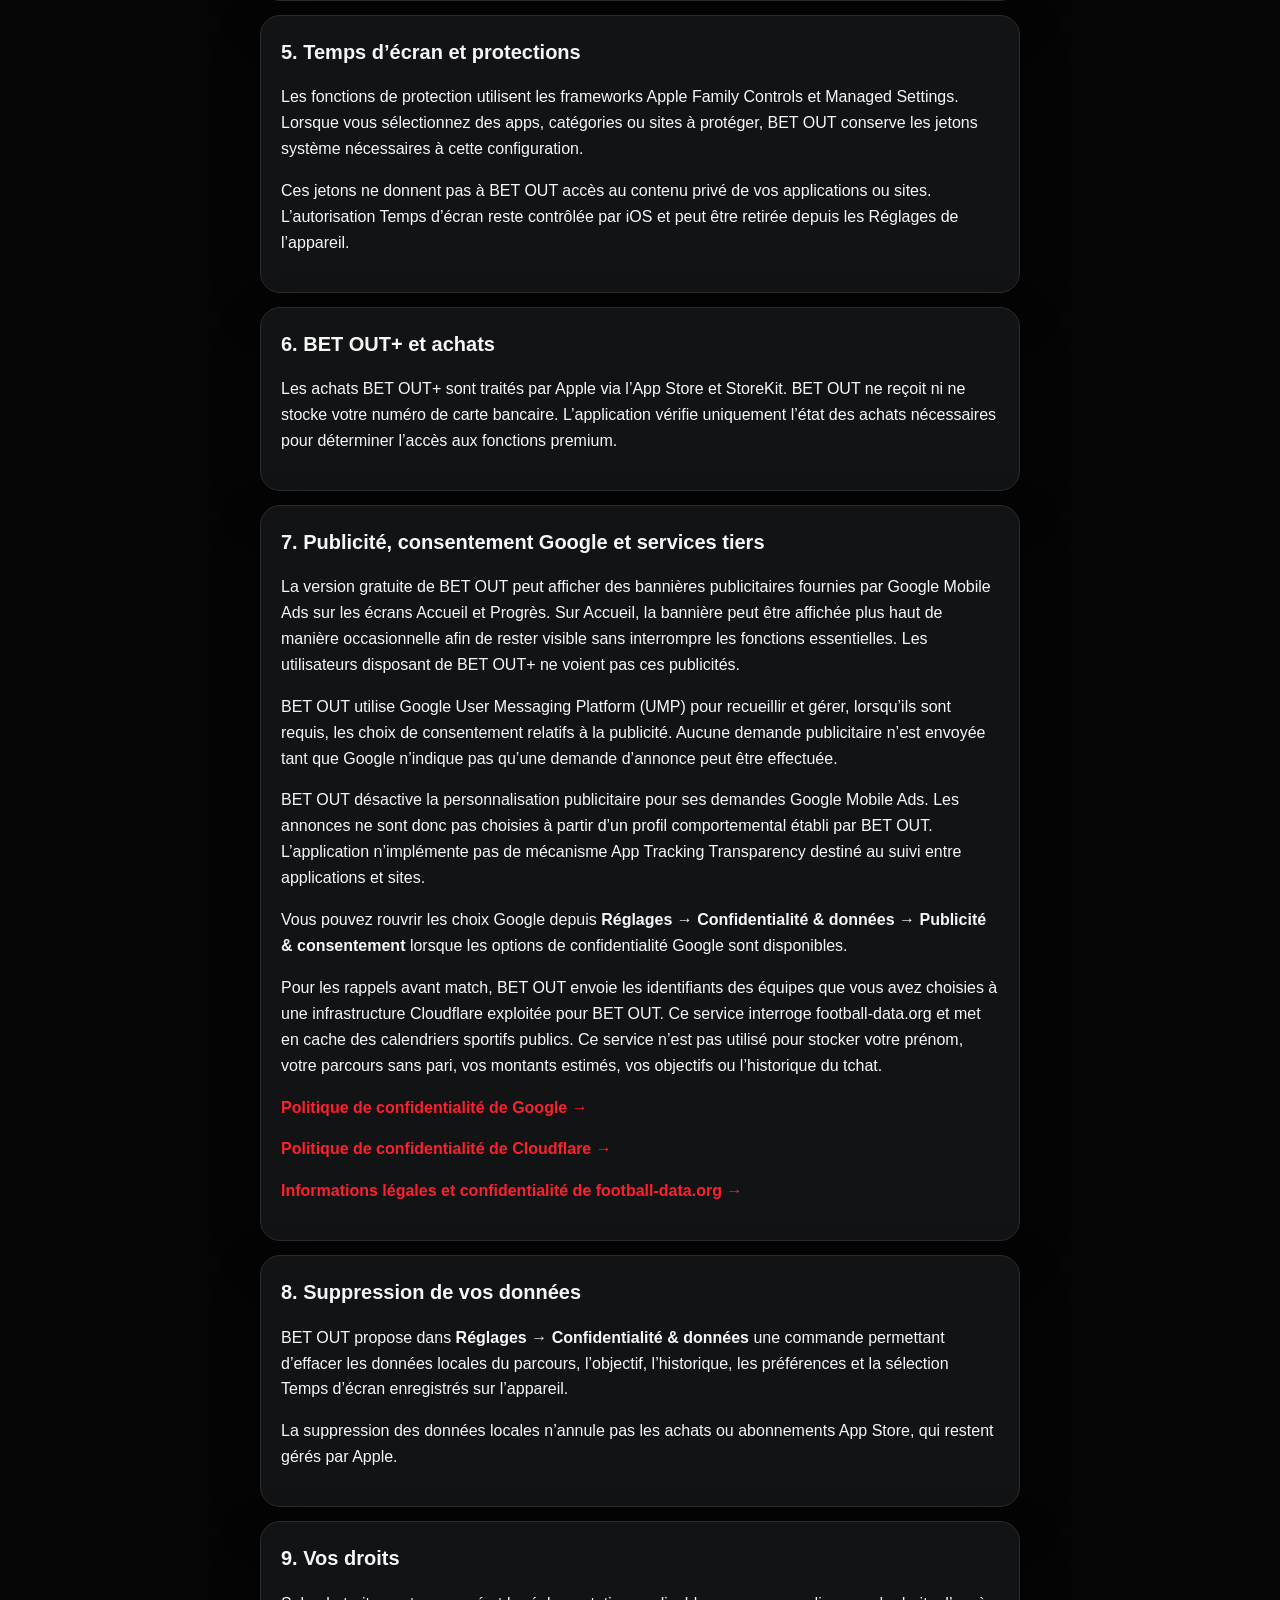
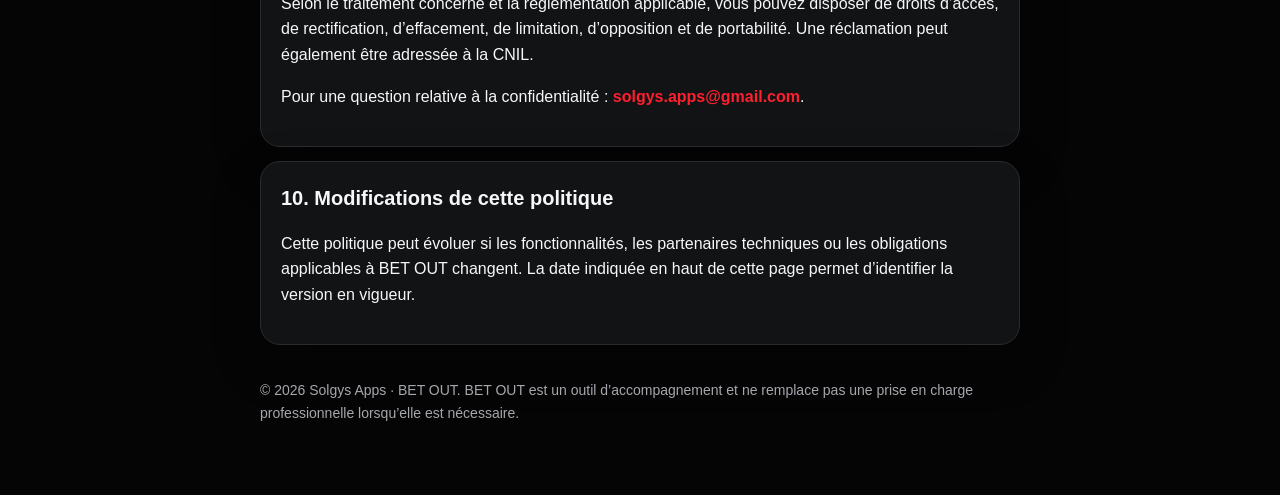
==== commit b22fb7c4: "Remove obsolete direct crest disclosure" ====
--- a/betout/privacy/index.html
+++ b/betout/privacy/index.html
@@ -90,7 +90,7 @@
     <p>BET OUT utilise Google User Messaging Platform (UMP) pour recueillir et gérer, lorsqu’ils sont requis, les choix de consentement relatifs à la publicité. Aucune demande publicitaire n’est envoyée tant que Google n’indique pas qu’une demande d’annonce peut être effectuée.</p>
     <p>BET OUT désactive la personnalisation publicitaire pour ses demandes Google Mobile Ads. Les annonces ne sont donc pas choisies à partir d’un profil comportemental établi par BET OUT. L’application n’implémente pas de mécanisme App Tracking Transparency destiné au suivi entre applications et sites.</p>
     <p>Vous pouvez rouvrir les choix Google depuis <strong>Réglages → Confidentialité &amp; données → Publicité &amp; consentement</strong> lorsque les options de confidentialité Google sont disponibles.</p>
-    <p>Pour les rappels avant match, BET OUT envoie les identifiants des équipes que vous avez choisies à une infrastructure Cloudflare exploitée pour BET OUT. Ce service interroge football-data.org et met en cache des calendriers sportifs publics. Les blasons d’équipes peuvent également être chargés directement depuis les URL fournies par football-data.org. Ce service n’est pas utilisé pour stocker votre prénom, votre parcours sans pari, vos montants estimés, vos objectifs ou l’historique du tchat.</p>
+    <p>Pour les rappels avant match, BET OUT envoie les identifiants des équipes que vous avez choisies à une infrastructure Cloudflare exploitée pour BET OUT. Ce service interroge football-data.org et met en cache des calendriers sportifs publics. Ce service n’est pas utilisé pour stocker votre prénom, votre parcours sans pari, vos montants estimés, vos objectifs ou l’historique du tchat.</p>
     <p><a href="https://policies.google.com/privacy">Politique de confidentialité de Google →</a></p>
     <p><a href="https://www.cloudflare.com/privacypolicy/">Politique de confidentialité de Cloudflare →</a></p>
     <p><a href="https://www.football-data.org/about">Informations légales et confidentialité de football-data.org →</a></p>
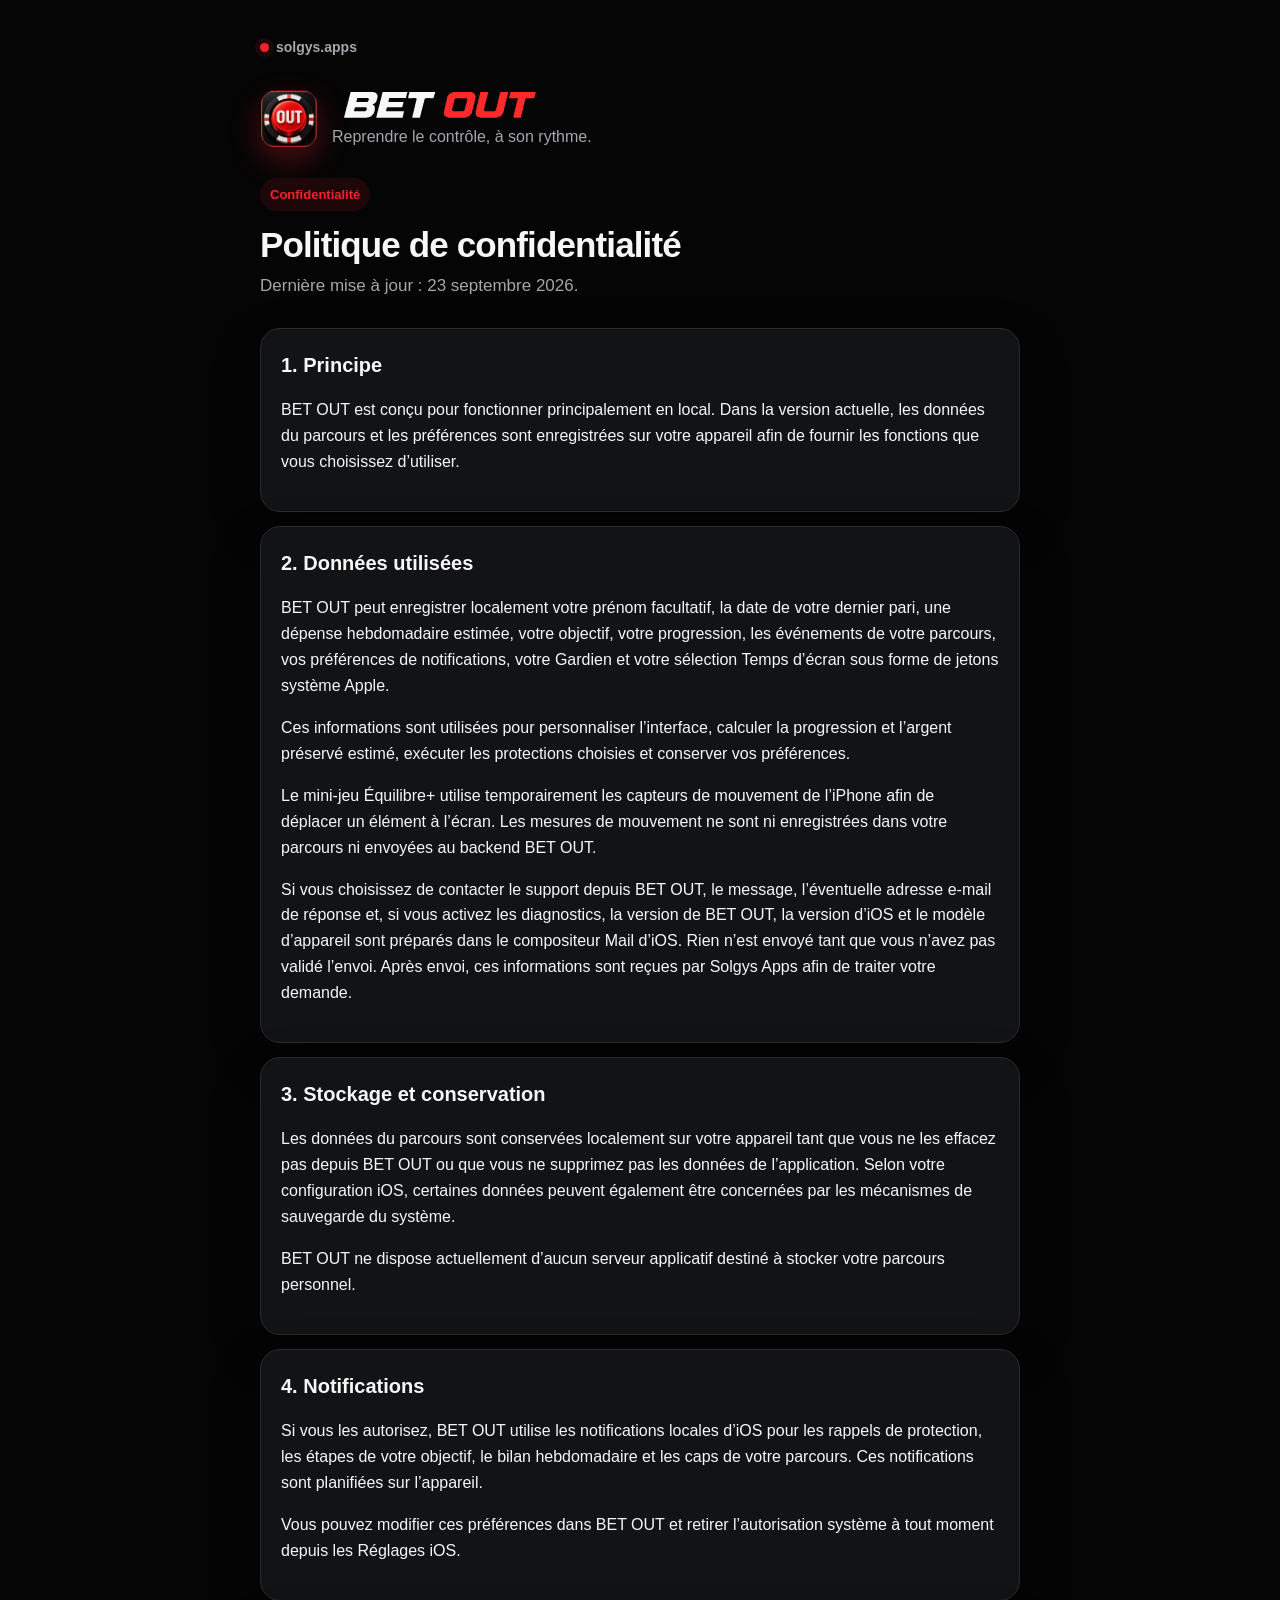
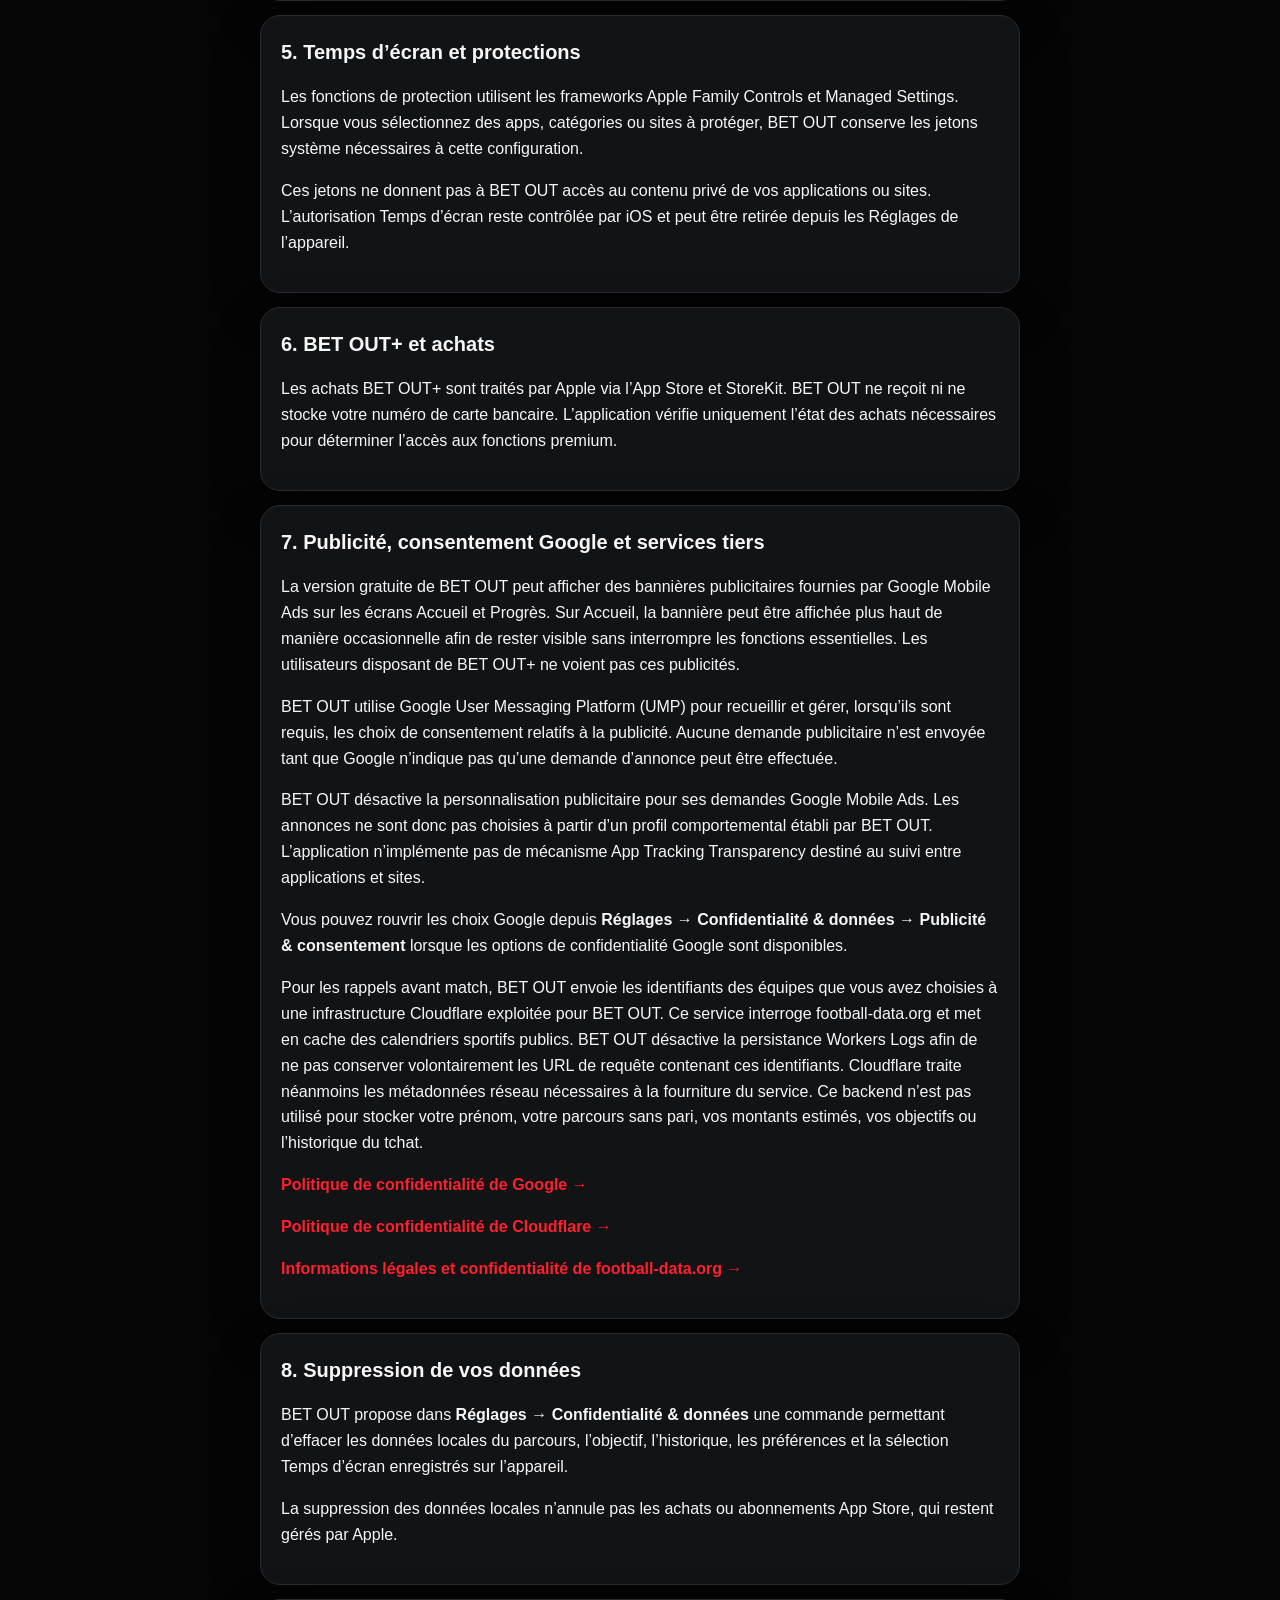
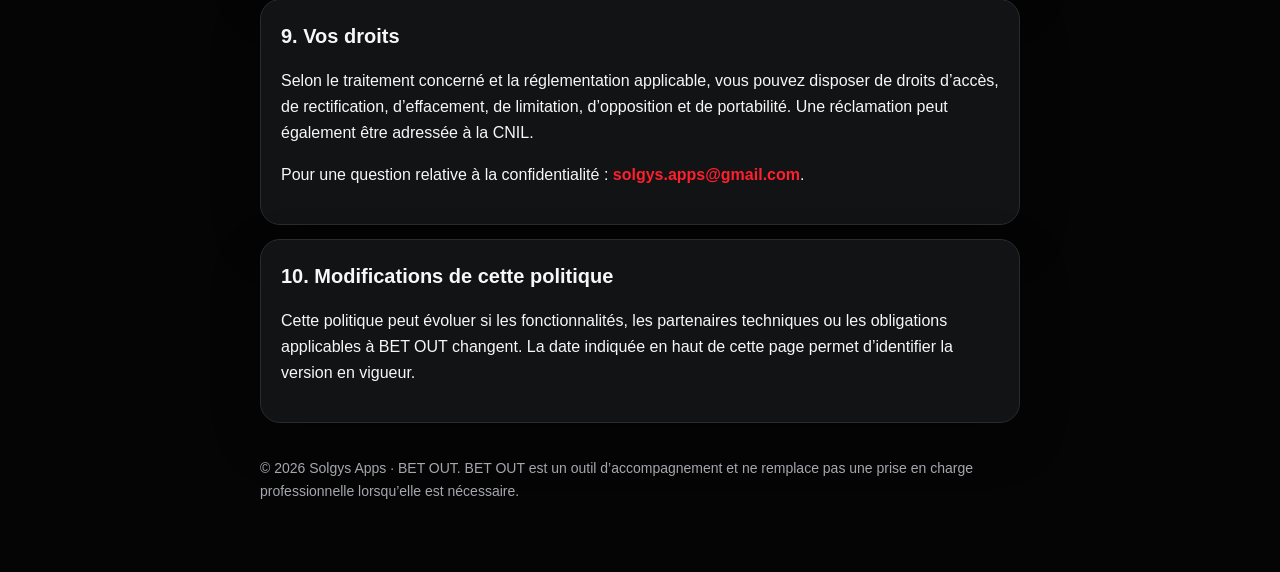
==== commit f6027b40: "Document disabled BET OUT Worker logging" ====
--- a/betout/privacy/index.html
+++ b/betout/privacy/index.html
@@ -90,7 +90,7 @@
     <p>BET OUT utilise Google User Messaging Platform (UMP) pour recueillir et gérer, lorsqu’ils sont requis, les choix de consentement relatifs à la publicité. Aucune demande publicitaire n’est envoyée tant que Google n’indique pas qu’une demande d’annonce peut être effectuée.</p>
     <p>BET OUT désactive la personnalisation publicitaire pour ses demandes Google Mobile Ads. Les annonces ne sont donc pas choisies à partir d’un profil comportemental établi par BET OUT. L’application n’implémente pas de mécanisme App Tracking Transparency destiné au suivi entre applications et sites.</p>
     <p>Vous pouvez rouvrir les choix Google depuis <strong>Réglages → Confidentialité &amp; données → Publicité &amp; consentement</strong> lorsque les options de confidentialité Google sont disponibles.</p>
-    <p>Pour les rappels avant match, BET OUT envoie les identifiants des équipes que vous avez choisies à une infrastructure Cloudflare exploitée pour BET OUT. Ce service interroge football-data.org et met en cache des calendriers sportifs publics. Ce service n’est pas utilisé pour stocker votre prénom, votre parcours sans pari, vos montants estimés, vos objectifs ou l’historique du tchat.</p>
+    <p>Pour les rappels avant match, BET OUT envoie les identifiants des équipes que vous avez choisies à une infrastructure Cloudflare exploitée pour BET OUT. Ce service interroge football-data.org et met en cache des calendriers sportifs publics. BET OUT désactive la persistance Workers Logs afin de ne pas conserver volontairement les URL de requête contenant ces identifiants. Cloudflare traite néanmoins les métadonnées réseau nécessaires à la fourniture du service. Ce backend n’est pas utilisé pour stocker votre prénom, votre parcours sans pari, vos montants estimés, vos objectifs ou l’historique du tchat.</p>
     <p><a href="https://policies.google.com/privacy">Politique de confidentialité de Google →</a></p>
     <p><a href="https://www.cloudflare.com/privacypolicy/">Politique de confidentialité de Cloudflare →</a></p>
     <p><a href="https://www.football-data.org/about">Informations légales et confidentialité de football-data.org →</a></p>
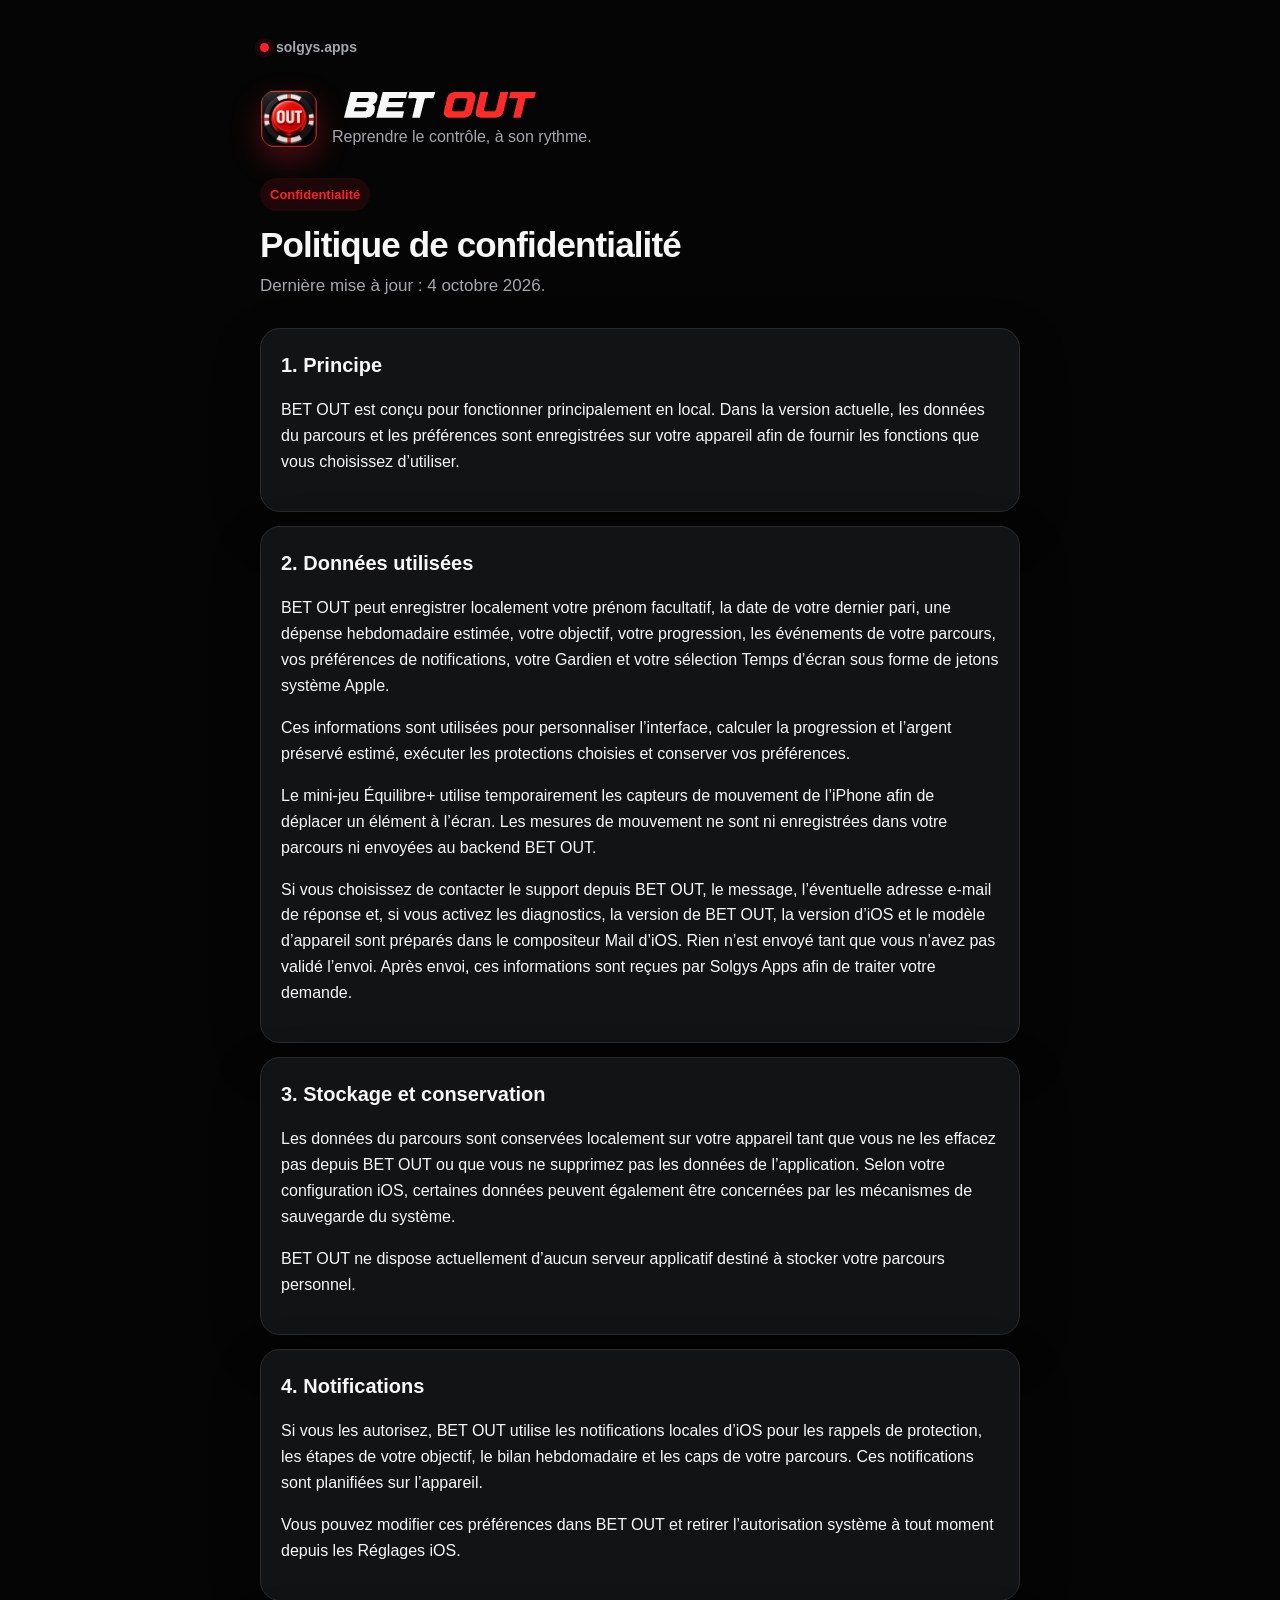
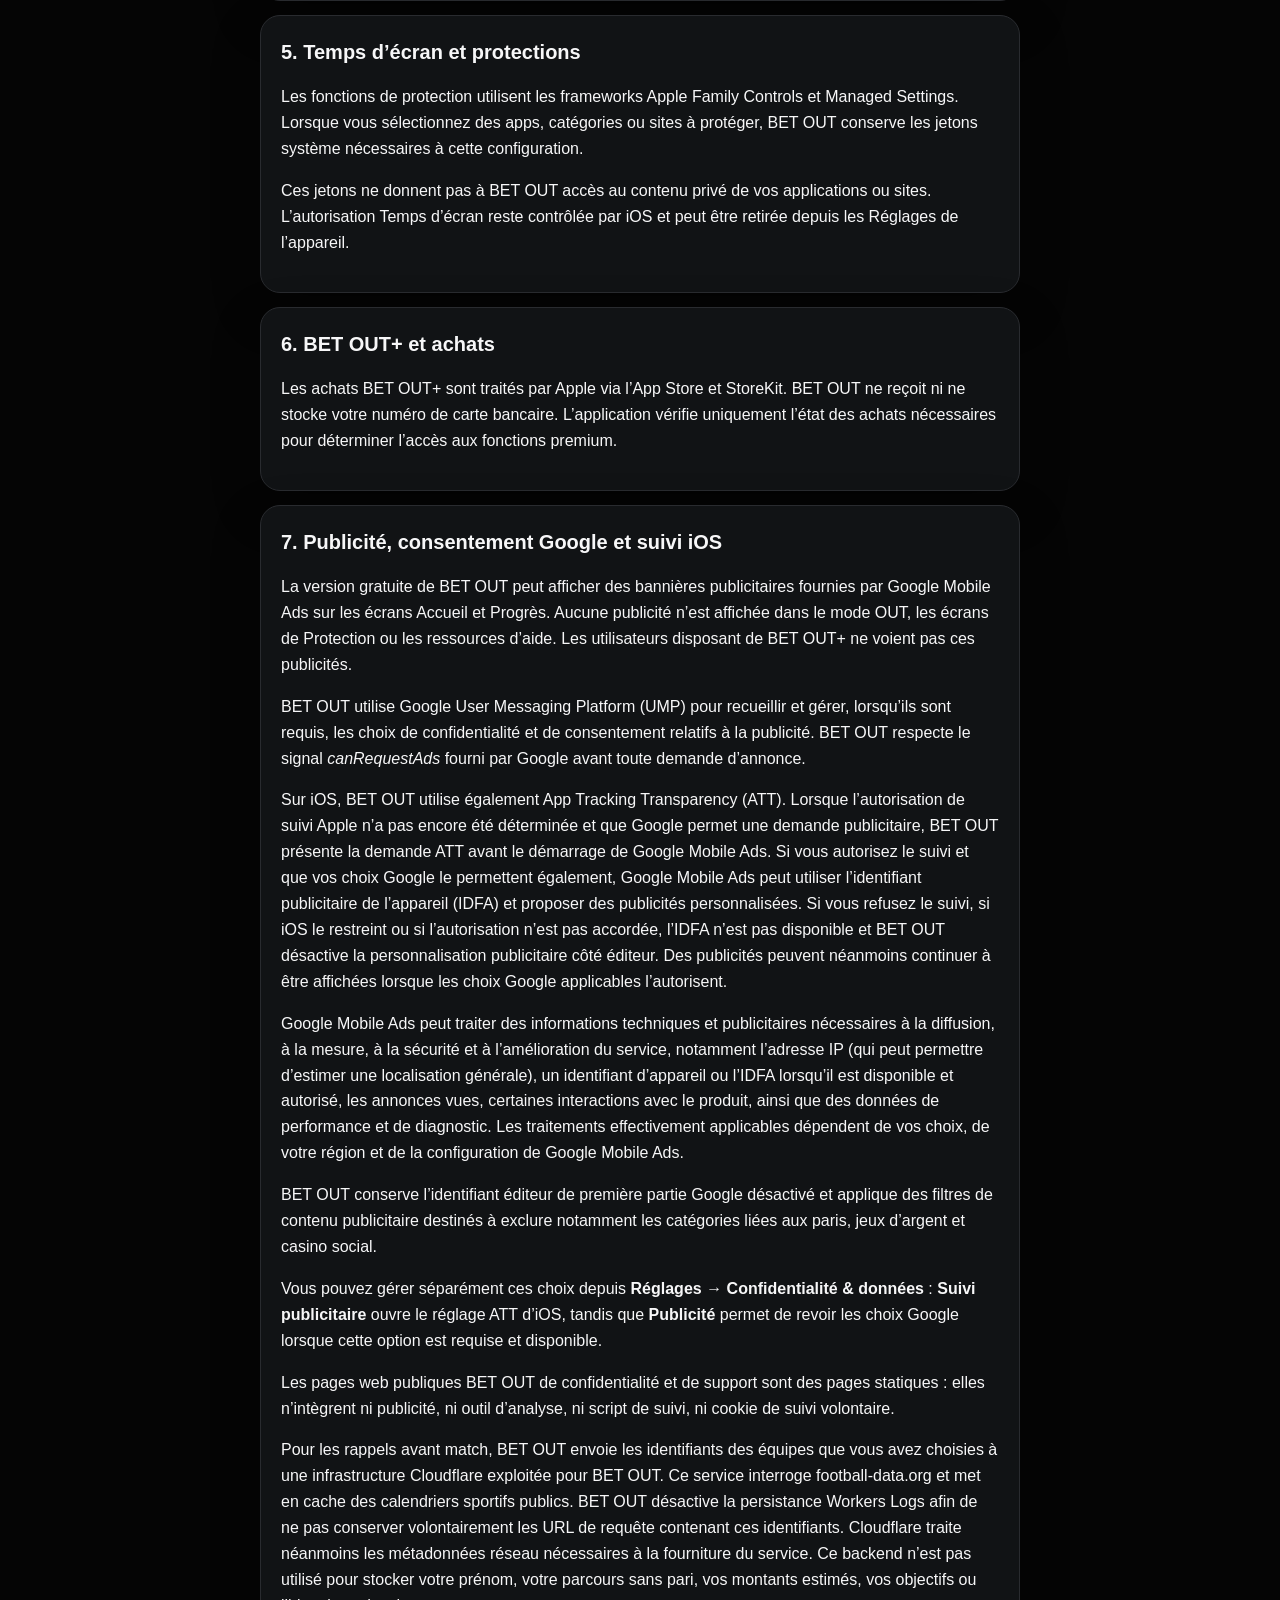
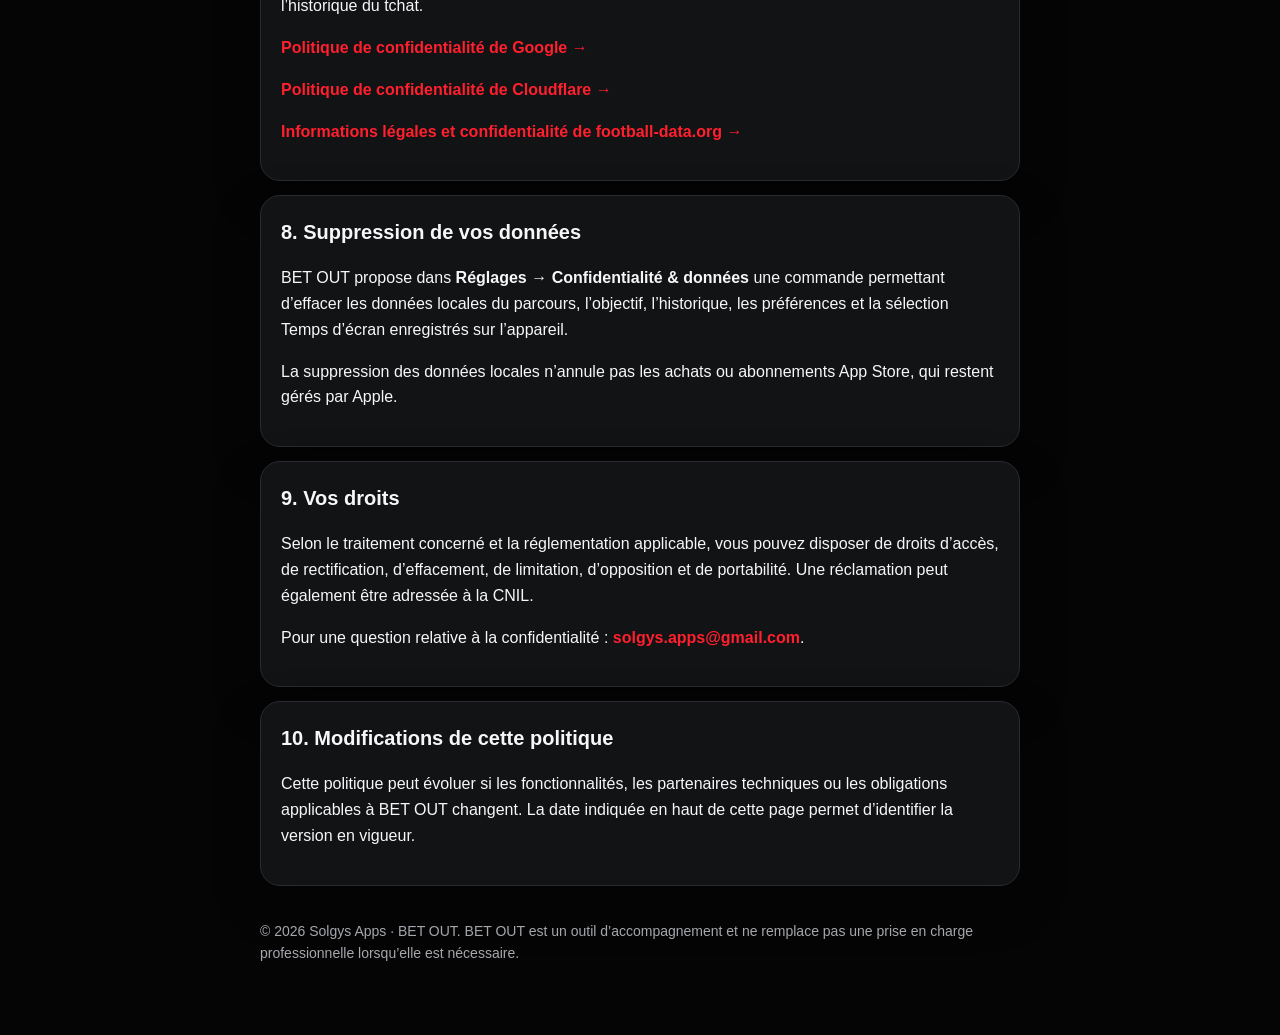
==== commit 041629a7: "Update BET OUT privacy page for UMP and ATT" ====
--- a/betout/privacy/index.html
+++ b/betout/privacy/index.html
@@ -46,7 +46,7 @@
 
   <span class="pill">Confidentialité</span>
   <h1>Politique de confidentialité</h1>
-  <p class="lead">Dernière mise à jour : 23 septembre 2026.</p>
+  <p class="lead">Dernière mise à jour : 4 octobre 2026.</p>
 
   <section class="card">
     <h2>1. Principe</h2>
@@ -85,11 +85,14 @@
   </section>
 
   <section class="card">
-    <h2>7. Publicité, consentement Google et services tiers</h2>
-    <p>La version gratuite de BET OUT peut afficher des bannières publicitaires fournies par Google Mobile Ads sur les écrans Accueil et Progrès. Sur Accueil, la bannière peut être affichée plus haut de manière occasionnelle afin de rester visible sans interrompre les fonctions essentielles. Les utilisateurs disposant de BET OUT+ ne voient pas ces publicités.</p>
-    <p>BET OUT utilise Google User Messaging Platform (UMP) pour recueillir et gérer, lorsqu’ils sont requis, les choix de consentement relatifs à la publicité. Aucune demande publicitaire n’est envoyée tant que Google n’indique pas qu’une demande d’annonce peut être effectuée.</p>
-    <p>BET OUT désactive la personnalisation publicitaire pour ses demandes Google Mobile Ads. Les annonces ne sont donc pas choisies à partir d’un profil comportemental établi par BET OUT. L’application n’implémente pas de mécanisme App Tracking Transparency destiné au suivi entre applications et sites.</p>
-    <p>Vous pouvez rouvrir les choix Google depuis <strong>Réglages → Confidentialité &amp; données → Publicité &amp; consentement</strong> lorsque les options de confidentialité Google sont disponibles.</p>
+    <h2>7. Publicité, consentement Google et suivi iOS</h2>
+    <p>La version gratuite de BET OUT peut afficher des bannières publicitaires fournies par Google Mobile Ads sur les écrans Accueil et Progrès. Aucune publicité n’est affichée dans le mode OUT, les écrans de Protection ou les ressources d’aide. Les utilisateurs disposant de BET OUT+ ne voient pas ces publicités.</p>
+    <p>BET OUT utilise Google User Messaging Platform (UMP) pour recueillir et gérer, lorsqu’ils sont requis, les choix de confidentialité et de consentement relatifs à la publicité. BET OUT respecte le signal <em>canRequestAds</em> fourni par Google avant toute demande d’annonce.</p>
+    <p>Sur iOS, BET OUT utilise également App Tracking Transparency (ATT). Lorsque l’autorisation de suivi Apple n’a pas encore été déterminée et que Google permet une demande publicitaire, BET OUT présente la demande ATT avant le démarrage de Google Mobile Ads. Si vous autorisez le suivi et que vos choix Google le permettent également, Google Mobile Ads peut utiliser l’identifiant publicitaire de l’appareil (IDFA) et proposer des publicités personnalisées. Si vous refusez le suivi, si iOS le restreint ou si l’autorisation n’est pas accordée, l’IDFA n’est pas disponible et BET OUT désactive la personnalisation publicitaire côté éditeur. Des publicités peuvent néanmoins continuer à être affichées lorsque les choix Google applicables l’autorisent.</p>
+    <p>Google Mobile Ads peut traiter des informations techniques et publicitaires nécessaires à la diffusion, à la mesure, à la sécurité et à l’amélioration du service, notamment l’adresse IP (qui peut permettre d’estimer une localisation générale), un identifiant d’appareil ou l’IDFA lorsqu’il est disponible et autorisé, les annonces vues, certaines interactions avec le produit, ainsi que des données de performance et de diagnostic. Les traitements effectivement applicables dépendent de vos choix, de votre région et de la configuration de Google Mobile Ads.</p>
+    <p>BET OUT conserve l’identifiant éditeur de première partie Google désactivé et applique des filtres de contenu publicitaire destinés à exclure notamment les catégories liées aux paris, jeux d’argent et casino social.</p>
+    <p>Vous pouvez gérer séparément ces choix depuis <strong>Réglages → Confidentialité &amp; données</strong> : <strong>Suivi publicitaire</strong> ouvre le réglage ATT d’iOS, tandis que <strong>Publicité</strong> permet de revoir les choix Google lorsque cette option est requise et disponible.</p>
+    <p>Les pages web publiques BET OUT de confidentialité et de support sont des pages statiques : elles n’intègrent ni publicité, ni outil d’analyse, ni script de suivi, ni cookie de suivi volontaire.</p>
     <p>Pour les rappels avant match, BET OUT envoie les identifiants des équipes que vous avez choisies à une infrastructure Cloudflare exploitée pour BET OUT. Ce service interroge football-data.org et met en cache des calendriers sportifs publics. BET OUT désactive la persistance Workers Logs afin de ne pas conserver volontairement les URL de requête contenant ces identifiants. Cloudflare traite néanmoins les métadonnées réseau nécessaires à la fourniture du service. Ce backend n’est pas utilisé pour stocker votre prénom, votre parcours sans pari, vos montants estimés, vos objectifs ou l’historique du tchat.</p>
     <p><a href="https://policies.google.com/privacy">Politique de confidentialité de Google →</a></p>
     <p><a href="https://www.cloudflare.com/privacypolicy/">Politique de confidentialité de Cloudflare →</a></p>
